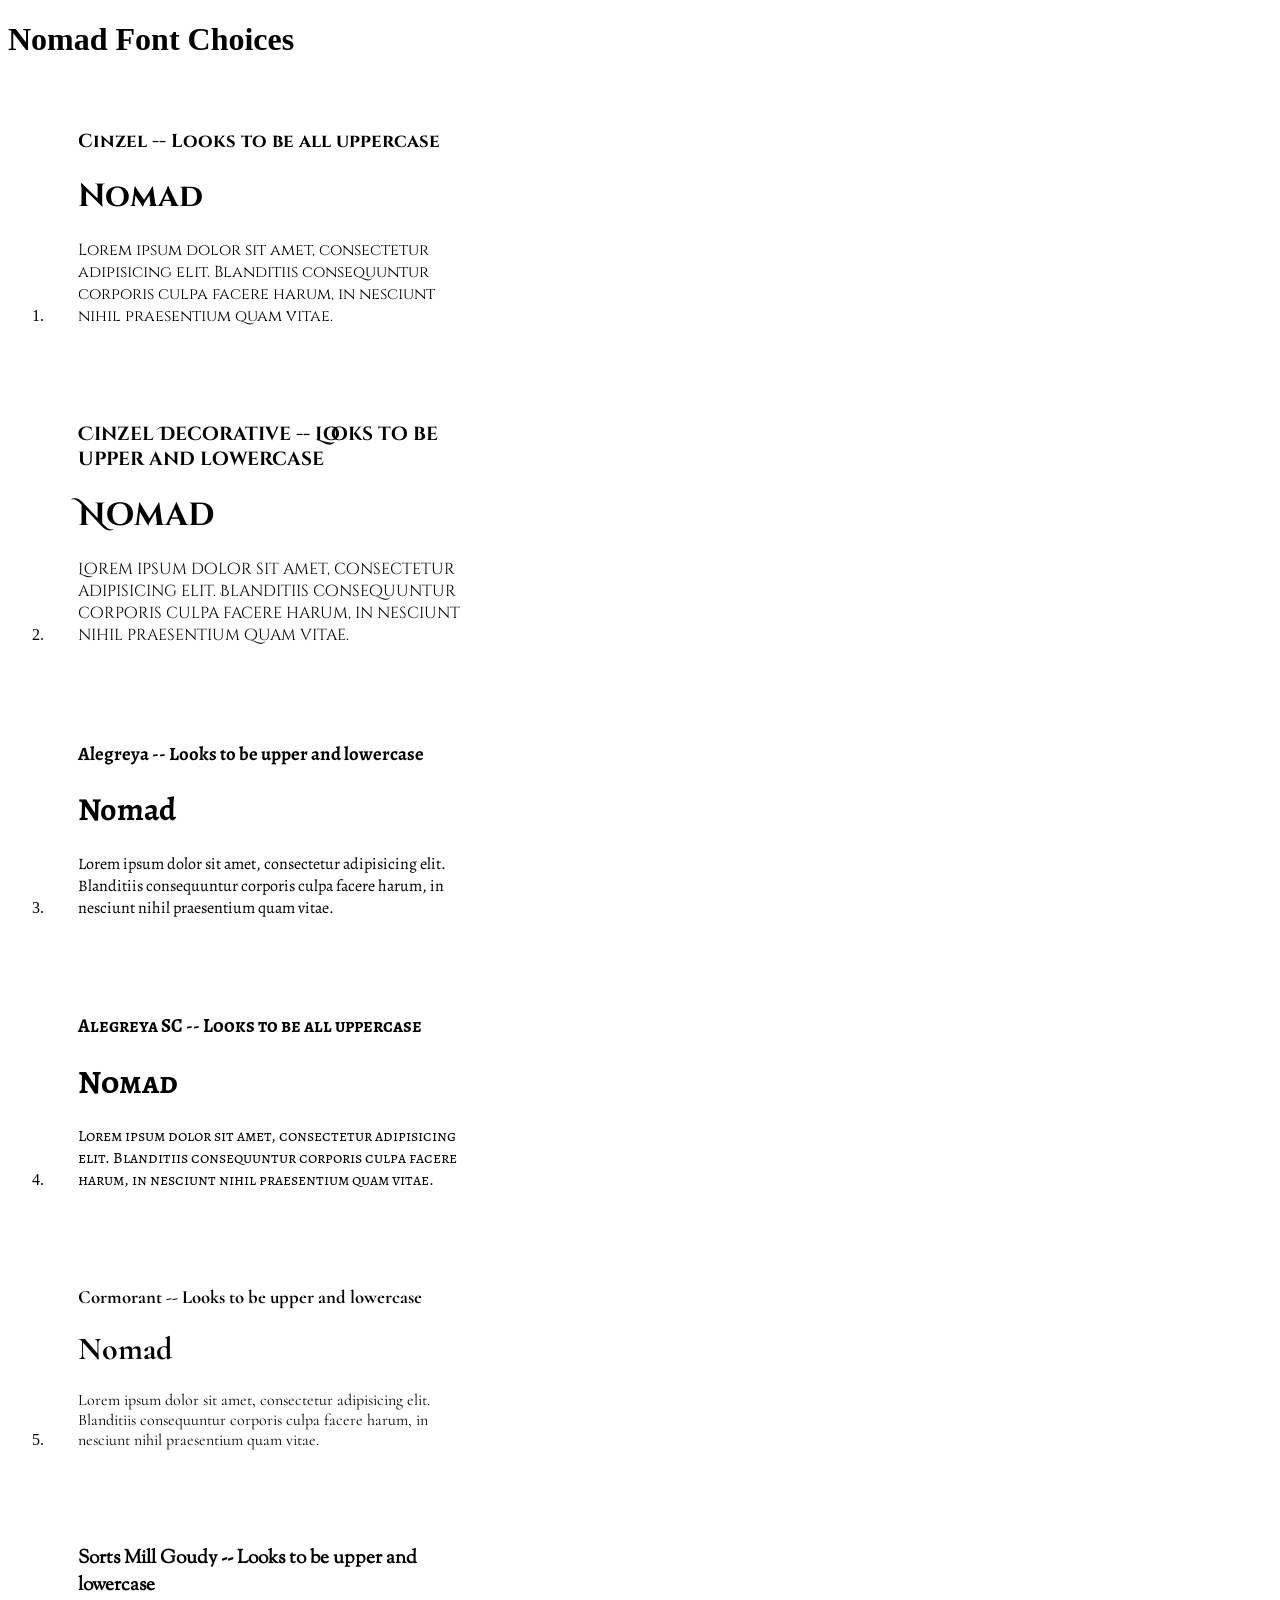
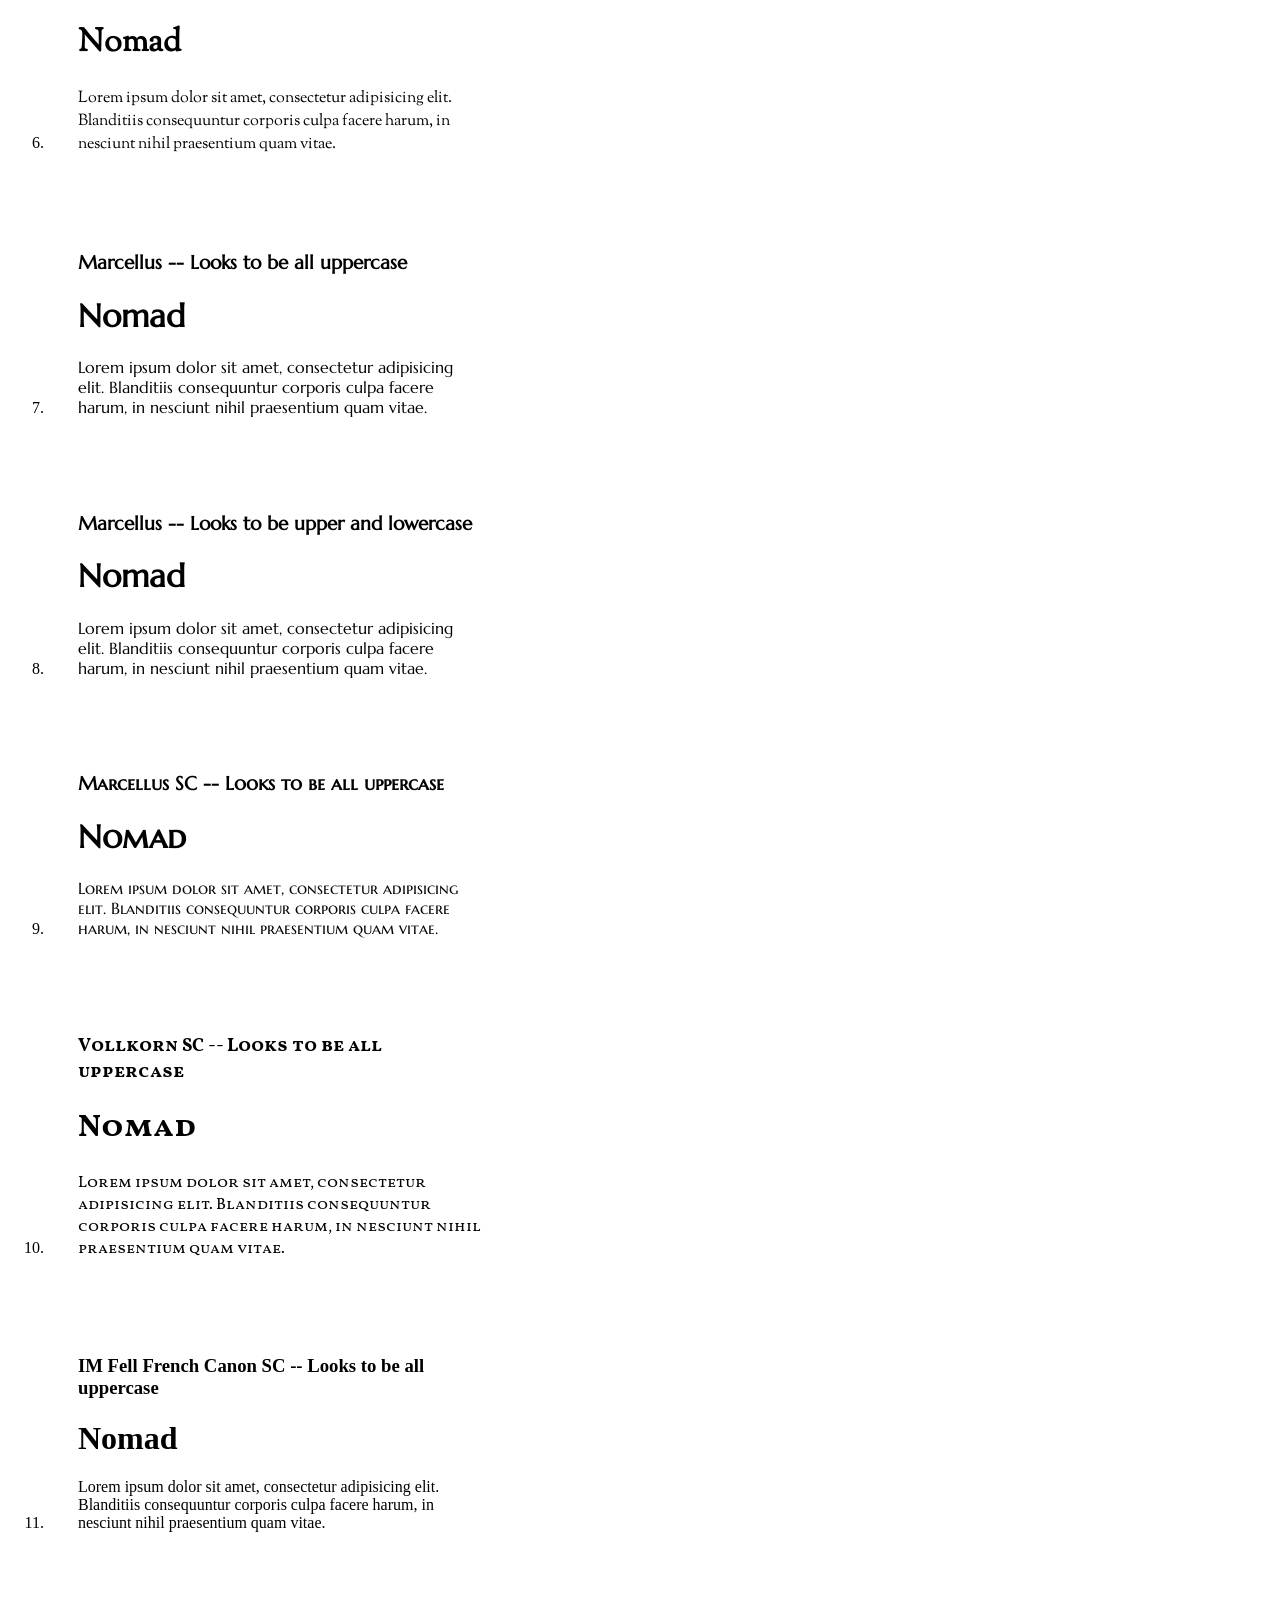
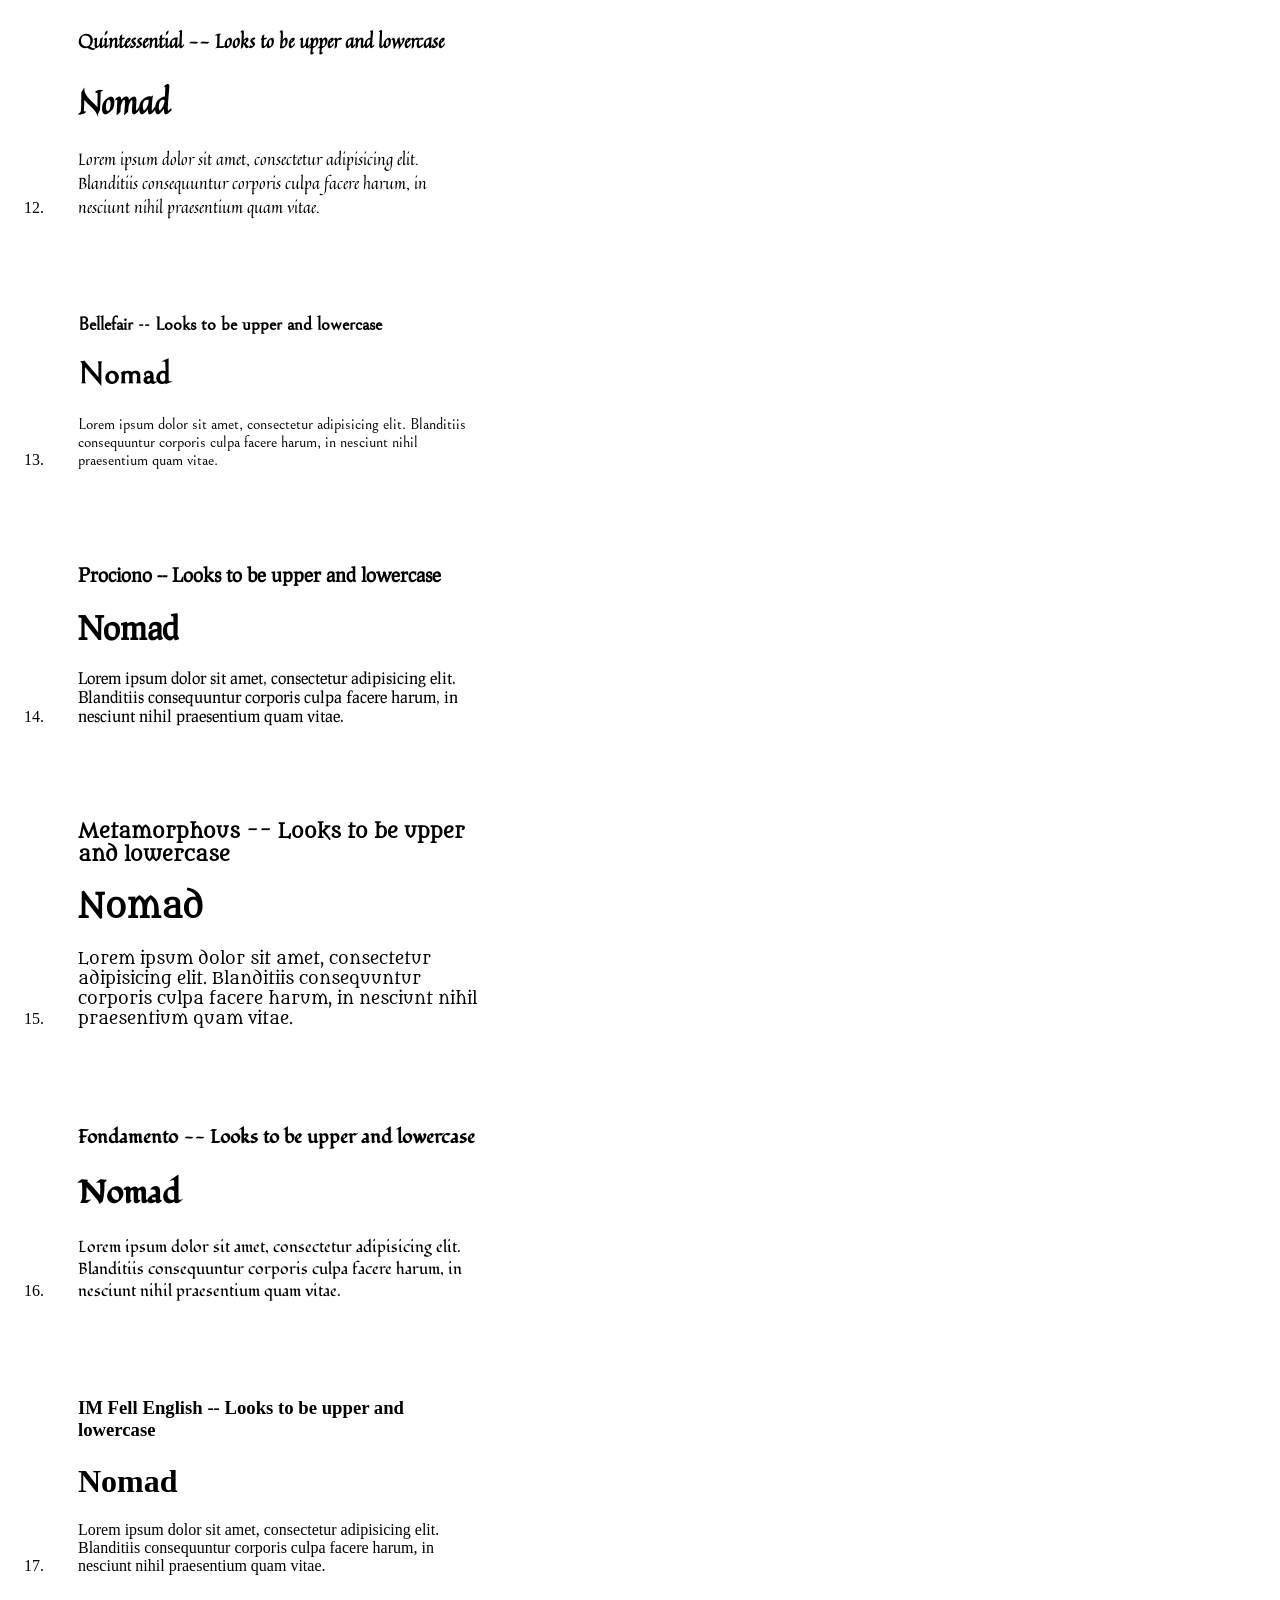
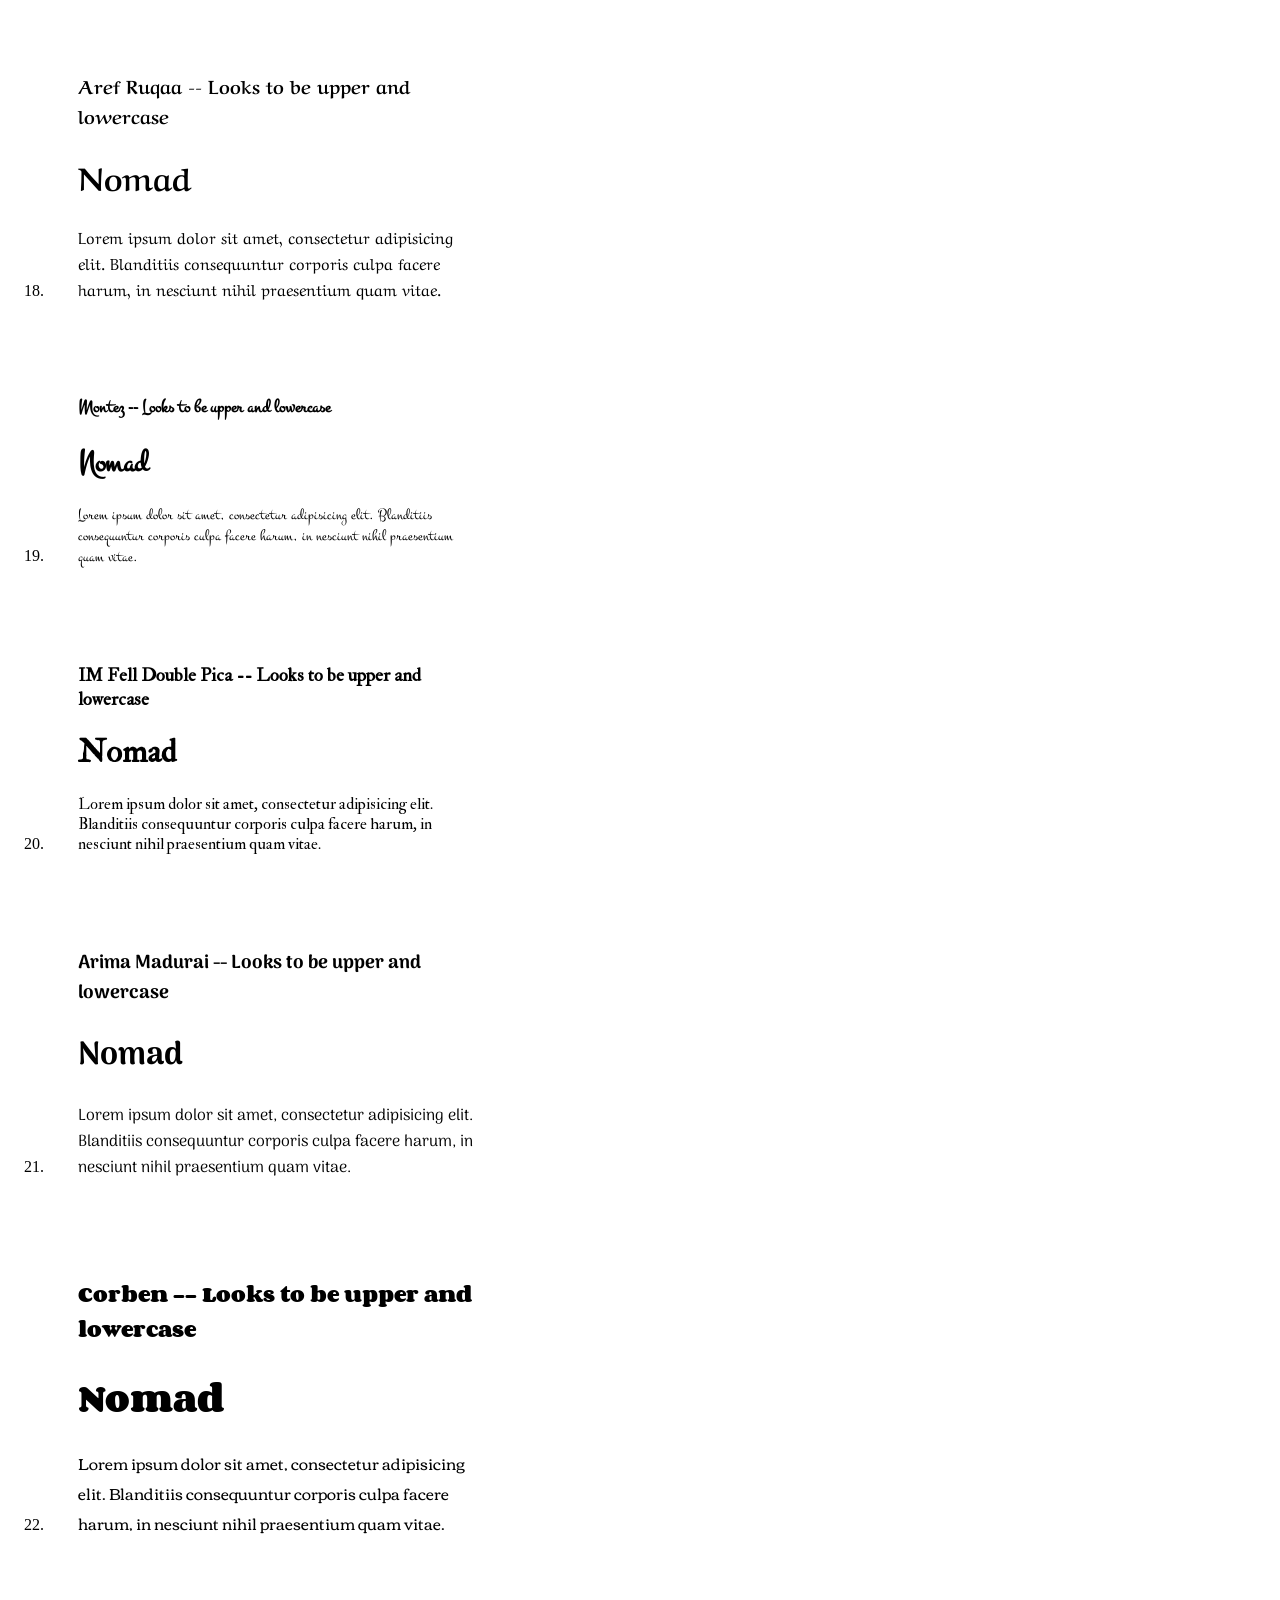
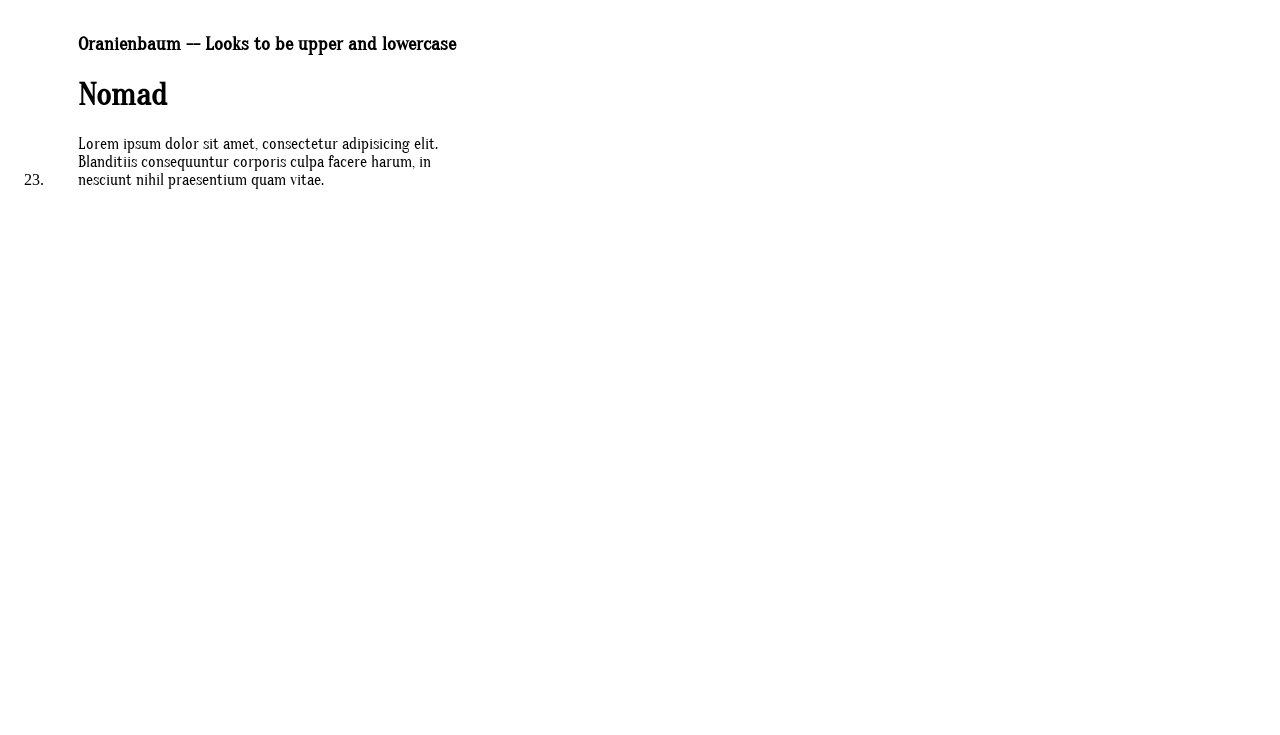
==== docs/index.html @ a693f5c1 "Rename html file" ====
<!DOCTYPE html>
<html lang="en">
<head>
	<meta charset="UTF-8">
	<meta name="viewport"
	      content="width=device-width, initial-scale=1, shrink-to-fit=no">
	<meta http-equiv="x-ua-compatible"
	      content="ie=edge">
	
	<link href="https://fonts.googleapis.com/css?family=Alegreya|Alegreya+SC|Aref+Ruqaa|Arima+Madurai|Bellefair|Cinzel|Cinzel+Decorative|Corben|Cormorant|Fondamento|IM+Fell+Double+Pica|IM+Fell+English|IM+Fell+French+Canon+SC|Marcellus|Marcellus+SC|Metamorphous|Montez|Oranienbaum|Prociono|Quintessential|Sorts+Mill+Goudy|Vollkorn+SC" rel="stylesheet">
	
	<link rel="stylesheet"
	      href="css/style.css">
	
	<title>Font Choices</title>
</head>
<body>
	<h1 class="title">Nomad Font Choices</h1>
	
	<div class="types-of-fonts">
		<ol class="font-list">
			
			<li class="single-fonts">
				<div class="cinzel">
					<h3 class="font-title">Cinzel --
						<span> Looks to be all uppercase</span>
					</h3>
					<h1 class="head">Nomad</h1>
					<p class="lorem-para">
						Lorem ipsum dolor sit amet, consectetur adipisicing elit. Blanditiis consequuntur corporis culpa facere harum, in nesciunt nihil praesentium quam vitae.
					</p>
				</div>
			</li>
			<li class="single-fonts">
				<div class="cinzel-decorative">
					<h3 class="font-title">Cinzel Decorative --
						<span> Looks to be upper and lowercase</span>
					</h3>
					<h1 class="head">Nomad</h1>
					<p class="lorem-para">
						Lorem ipsum dolor sit amet, consectetur adipisicing elit. Blanditiis consequuntur corporis culpa facere harum, in nesciunt nihil praesentium quam vitae.
					</p>
				</div>
			</li>
			<li class="single-fonts">
				<div class="alegreya">
					<h3 class="font-title">Alegreya --
						<span> Looks to be upper and lowercase</span>
					</h3>
					<h1 class="head">Nomad</h1>
					<p class="lorem-para">
						Lorem ipsum dolor sit amet, consectetur adipisicing elit. Blanditiis consequuntur corporis culpa facere harum, in nesciunt nihil praesentium quam vitae.
					</p>
				</div>
			</li>
			<li class="single-fonts">
				<div class="alegreya-sc">
					<h3 class="font-title">Alegreya SC --
						<span> Looks to be all uppercase</span>
					</h3>
					<h1 class="head">Nomad</h1>
					<p class="lorem-para">
						Lorem ipsum dolor sit amet, consectetur adipisicing elit. Blanditiis consequuntur corporis culpa facere harum, in nesciunt nihil praesentium quam vitae.
					</p>
				</div>
			</li>
			<li class="single-fonts">
				<div class="cormorant">
					<h3 class="font-title">Cormorant --
						<span> Looks to be upper and lowercase</span>
					</h3>
					<h1 class="head">Nomad</h1>
					<p class="lorem-para">
						Lorem ipsum dolor sit amet, consectetur adipisicing elit. Blanditiis consequuntur corporis culpa facere harum, in nesciunt nihil praesentium quam vitae.
					</p>
				</div>
			</li>
			<li class="single-fonts">
				<div class="sorts-mill-goudy">
					<h3 class="font-title">Sorts Mill Goudy --
						<span> Looks to be upper and lowercase</span>
					</h3>
					<h1 class="head">Nomad</h1>
					<p class="lorem-para">
						Lorem ipsum dolor sit amet, consectetur adipisicing elit. Blanditiis consequuntur corporis culpa facere harum, in nesciunt nihil praesentium quam vitae.
					</p>
				</div>
			</li>
			<li class="single-fonts">
				<div class="marcellus">
					<h3 class="font-title">Marcellus --
						<span> Looks to be all uppercase</span>
					</h3>
					<h1 class="head">Nomad</h1>
					<p class="lorem-para">
						Lorem ipsum dolor sit amet, consectetur adipisicing elit. Blanditiis consequuntur corporis culpa facere harum, in nesciunt nihil praesentium quam vitae.
					</p>
				</div>
			</li>
			<li class="single-fonts">
				<div class="marcellus">
					<h3 class="font-title">Marcellus --
						<span> Looks to be upper and lowercase</span>
					</h3>
					<h1 class="head">Nomad</h1>
					<p class="lorem-para">
						Lorem ipsum dolor sit amet, consectetur adipisicing elit. Blanditiis consequuntur corporis culpa facere harum, in nesciunt nihil praesentium quam vitae.
					</p>
				</div>
			</li>
			<li class="single-fonts">
				<div class="marcellus-sc">
					<h3 class="font-title">Marcellus SC --
						<span> Looks to be all uppercase</span>
					</h3>
					<h1 class="head">Nomad</h1>
					<p class="lorem-para">
						Lorem ipsum dolor sit amet, consectetur adipisicing elit. Blanditiis consequuntur corporis culpa facere harum, in nesciunt nihil praesentium quam vitae.
					</p>
				</div>
			</li>
			<li class="single-fonts">
				<div class="vollkorn-sc">
					<h3 class="font-title">Vollkorn SC --
						<span> Looks to be all uppercase</span>
					</h3>
					<h1 class="head">Nomad</h1>
					<p class="lorem-para">
						Lorem ipsum dolor sit amet, consectetur adipisicing elit. Blanditiis consequuntur corporis culpa facere harum, in nesciunt nihil praesentium quam vitae.
					</p>
				</div>
			</li>
			
			<li class="single-fonts">
				<div class="im-fell-french-canon-sc">
					<h3 class="font-title">IM Fell French Canon SC --
						<span> Looks to be all uppercase</span>
					</h3>
					<h1 class="head">Nomad</h1>
					<p class="lorem-para">
						Lorem ipsum dolor sit amet, consectetur adipisicing elit. Blanditiis consequuntur corporis culpa facere harum, in nesciunt nihil praesentium quam vitae.
					</p>
				</div>
			</li>
			<li class="single-fonts">
				<div class="quintessential">
					<h3 class="font-title">Quintessential --
						<span> Looks to be upper and lowercase</span>
					</h3>
					<h1 class="head">Nomad</h1>
					<p class="lorem-para">
						Lorem ipsum dolor sit amet, consectetur adipisicing elit. Blanditiis consequuntur corporis culpa facere harum, in nesciunt nihil praesentium quam vitae.
					</p>
				</div>
			</li>
			<li class="single-fonts">
				<div class="bellefair">
					<h3 class="font-title">Bellefair --
						<span> Looks to be upper and lowercase</span>
					</h3>
					<h1 class="head">Nomad</h1>
					<p class="lorem-para">
						Lorem ipsum dolor sit amet, consectetur adipisicing elit. Blanditiis consequuntur corporis culpa facere harum, in nesciunt nihil praesentium quam vitae.
					</p>
				</div>
			</li>
			<li class="single-fonts">
				<div class="prociono">
					<h3 class="font-title">Prociono --
						<span> Looks to be upper and lowercase</span>
					</h3>
					<h1 class="head">Nomad</h1>
					<p class="lorem-para">
						Lorem ipsum dolor sit amet, consectetur adipisicing elit. Blanditiis consequuntur corporis culpa facere harum, in nesciunt nihil praesentium quam vitae.
					</p>
				</div>
			</li>
			<li class="single-fonts">
				<div class="metamorphous">
					<h3 class="font-title">Metamorphous --
						<span> Looks to be upper and lowercase</span>
					</h3>
					<h1 class="head">Nomad</h1>
					<p class="lorem-para">
						Lorem ipsum dolor sit amet, consectetur adipisicing elit. Blanditiis consequuntur corporis culpa facere harum, in nesciunt nihil praesentium quam vitae.
					</p>
				</div>
			</li>
			<li class="single-fonts">
				<div class="fondamento">
					<h3 class="font-title">Fondamento --
						<span> Looks to be upper and lowercase</span>
					</h3>
					<h1 class="head">Nomad</h1>
					<p class="lorem-para">
						Lorem ipsum dolor sit amet, consectetur adipisicing elit. Blanditiis consequuntur corporis culpa facere harum, in nesciunt nihil praesentium quam vitae.
					</p>
				</div>
			</li>
			<li class="single-fonts">
				<div class="im-fell-english">
					<h3 class="font-title">IM Fell English --
						<span> Looks to be upper and lowercase</span>
					</h3>
					<h1 class="head">Nomad</h1>
					<p class="lorem-para">
						Lorem ipsum dolor sit amet, consectetur adipisicing elit. Blanditiis consequuntur corporis culpa facere harum, in nesciunt nihil praesentium quam vitae.
					</p>
				</div>
			</li>
			<li class="single-fonts">
				<div class="aref-ruqaa">
					<h3 class="font-title">Aref Ruqaa --
						<span> Looks to be upper and lowercase</span>
					</h3>
					<h1 class="head">Nomad</h1>
					<p class="lorem-para">
						Lorem ipsum dolor sit amet, consectetur adipisicing elit. Blanditiis consequuntur corporis culpa facere harum, in nesciunt nihil praesentium quam vitae.
					</p>
				</div>
			</li>
			<li class="single-fonts">
				<div class="montez">
					<h3 class="font-title">Montez --
						<span> Looks to be upper and lowercase</span>
					</h3>
					<h1 class="head">Nomad</h1>
					<p class="lorem-para">
						Lorem ipsum dolor sit amet, consectetur adipisicing elit. Blanditiis consequuntur corporis culpa facere harum, in nesciunt nihil praesentium quam vitae.
					</p>
				</div>
			</li>
			<li class="single-fonts">
				<div class="im-fell-double-pica">
					<h3 class="font-title">IM Fell Double Pica --
						<span> Looks to be upper and lowercase</span>
					</h3>
					<h1 class="head">Nomad</h1>
					<p class="lorem-para">
						Lorem ipsum dolor sit amet, consectetur adipisicing elit. Blanditiis consequuntur corporis culpa facere harum, in nesciunt nihil praesentium quam vitae.
					</p>
				</div>
			</li>
			<li class="single-fonts">
				<div class="arima-madurai">
					<h3 class="font-title">Arima Madurai --
						<span> Looks to be upper and lowercase</span>
					</h3>
					<h1 class="head">Nomad</h1>
					<p class="lorem-para">
						Lorem ipsum dolor sit amet, consectetur adipisicing elit. Blanditiis consequuntur corporis culpa facere harum, in nesciunt nihil praesentium quam vitae.
					</p>
				</div>
			</li>
			<li class="single-fonts">
				<div class="corben">
					<h3 class="font-title">Corben --
						<span> Looks to be upper and lowercase</span>
					</h3>
					<h1 class="head">Nomad</h1>
					<p class="lorem-para">
						Lorem ipsum dolor sit amet, consectetur adipisicing elit. Blanditiis consequuntur corporis culpa facere harum, in nesciunt nihil praesentium quam vitae.
					</p>
				</div>
			</li>
			<li class="single-fonts">
				<div class="oranienbaum">
					<h3 class="font-title">Oranienbaum --
						<span> Looks to be upper and lowercase</span>
					</h3>
					<h1 class="head">Nomad</h1>
					<p class="lorem-para">
						Lorem ipsum dolor sit amet, consectetur adipisicing elit. Blanditiis consequuntur corporis culpa facere harum, in nesciunt nihil praesentium quam vitae.
					</p>
				</div>
			</li>
		</ol>
		
	</div>
	
	<div class="clear"></div>
	
 
 
</body>
</html>
---- docs/css/style.css ----
/*

font-family: 'Cormorant', serif;
font-family: 'Oranienbaum', serif;
font-family: 'Cinzel Decorative', cursive;
font-family: 'Corben', cursive;
font-family: 'Arima Madurai', cursive;
font-family: 'IM Fell Double Pica', serif;
font-family: 'Montez', cursive;
font-family: 'Aref Ruqaa', serif;
font-family: 'IM Fell English', serif;
font-family: 'Fondamento', cursive;
font-family: 'Metamorphous', cursive;
font-family: 'Prociono', serif;
font-family: 'Bellefair', serif;
font-family: 'Quintessential', cursive;
font-family: 'IM Fell French Canon SC', serif;
font-family: 'Vollkorn SC', serif;
font-family: 'Marcellus SC', serif;
font-family: 'Alegreya SC', serif;
font-family: 'Marcellus', serif;
font-family: 'Sorts Mill Goudy', serif;
font-family: 'Alegreya', serif;
font-family: 'Cinzel', serif;

*/

.cinzel {
    font-family: 'Cinzel', serif;
}

.cinzel-decorative {
    font-family: 'Cinzel Decorative', cursive;
}

.alegreya {
    font-family: 'Alegreya', serif;
}

.cormorant {
    font-family: 'Cormorant', serif;
}

.sorts-mill-goudy {
    font-family: 'Sorts Mill Goudy', serif;
}

.marcellus-sc {
    font-family: 'Marcellus SC', serif;
}

.marcellus {
    font-family: 'Marcellus', serif;
}

.alegreya-sc {
    font-family: 'Alegreya SC', serif;
}

.vollkorn-sc {
    font-family: 'Vollkorn SC', serif;
}

.im-fell-french-canon-sc {
    font-family: 'IM Fell French Canon SC', serif;
}

.quintessential {
    font-family: 'Quintessential', cursive;
}

.bellefair {
    font-family: 'Bellefair', serif;
}

.prociono {
    font-family: 'Prociono', serif;
}

.metamorphous {
    font-family: 'Metamorphous', cursive;
}

.fondamento {
    font-family: 'Fondamento', cursive;
}

.im-fell-english {
    font-family: 'IM Fell English', serif;
}

.aref-ruqaa {
    font-family: 'Aref Ruqaa', serif;
}

.montez {
    font-family: 'Montez', cursive;
}

.im-fell-double-pica {
    font-family: 'IM Fell Double Pica', serif;
}

.arima-madurai {
    font-family: 'Arima Madurai', cursive;
}

.corben {
    font-family: 'Corben', cursive;
}

.oranienbaum {
    font-family: 'Oranienbaum', serif;
}

.clear {
    margin-bottom: 500px;
}

.font-list {
    position: relative;


}

.single-fonts div{
    width: 33%;
    padding: 30px;
    display: inline-block;
    
    
    
}
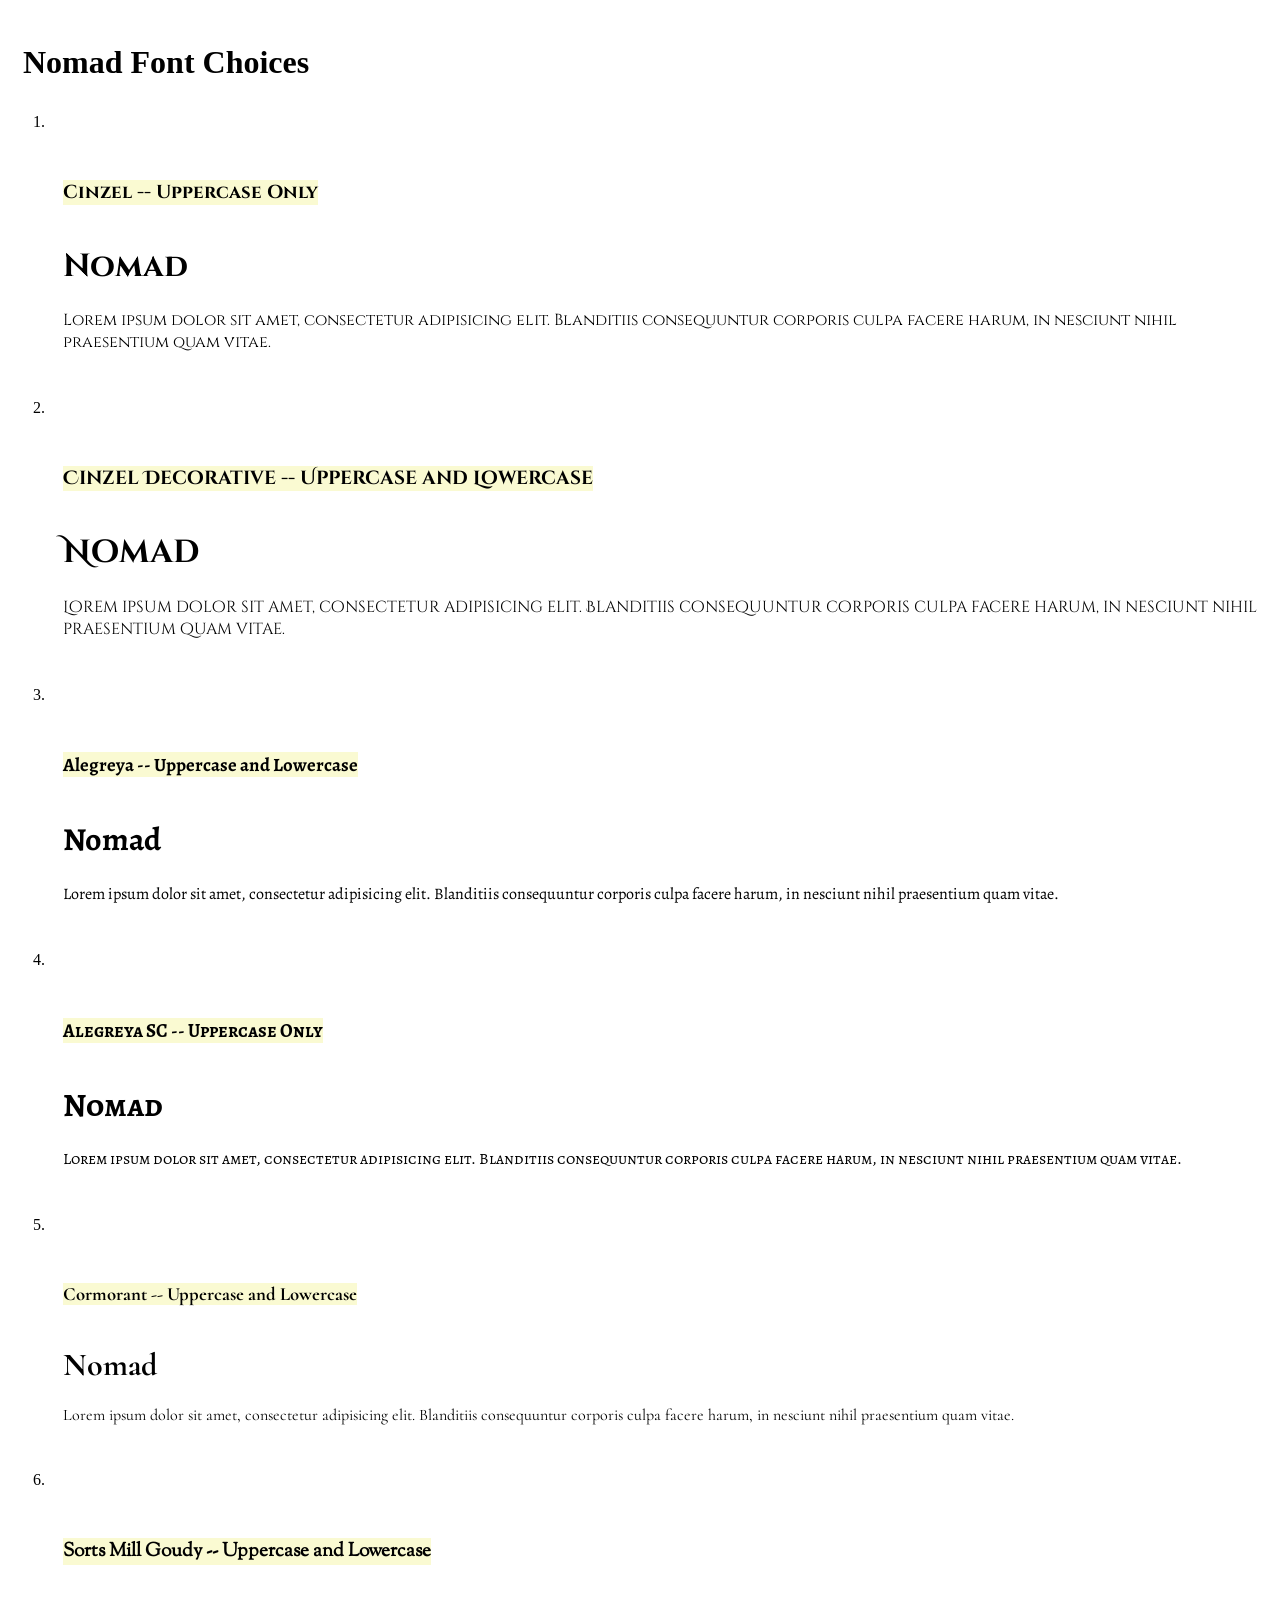
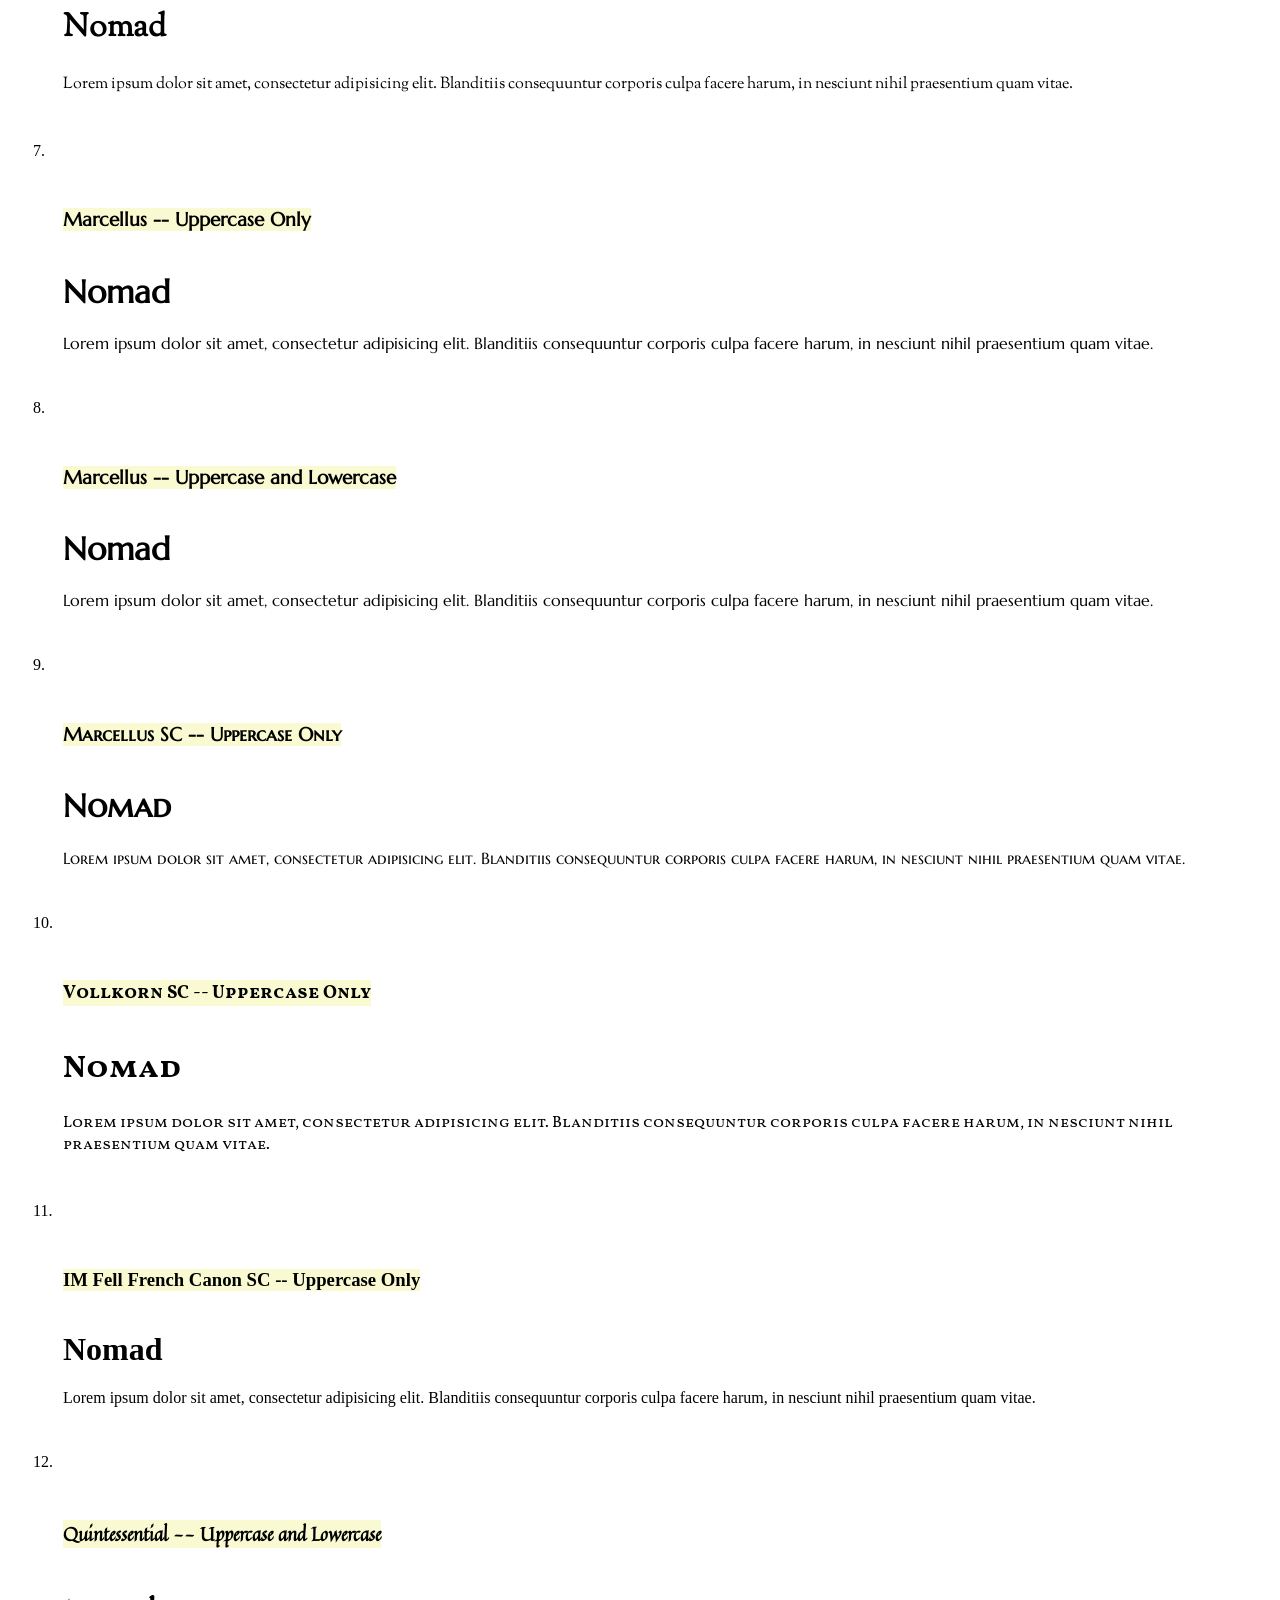
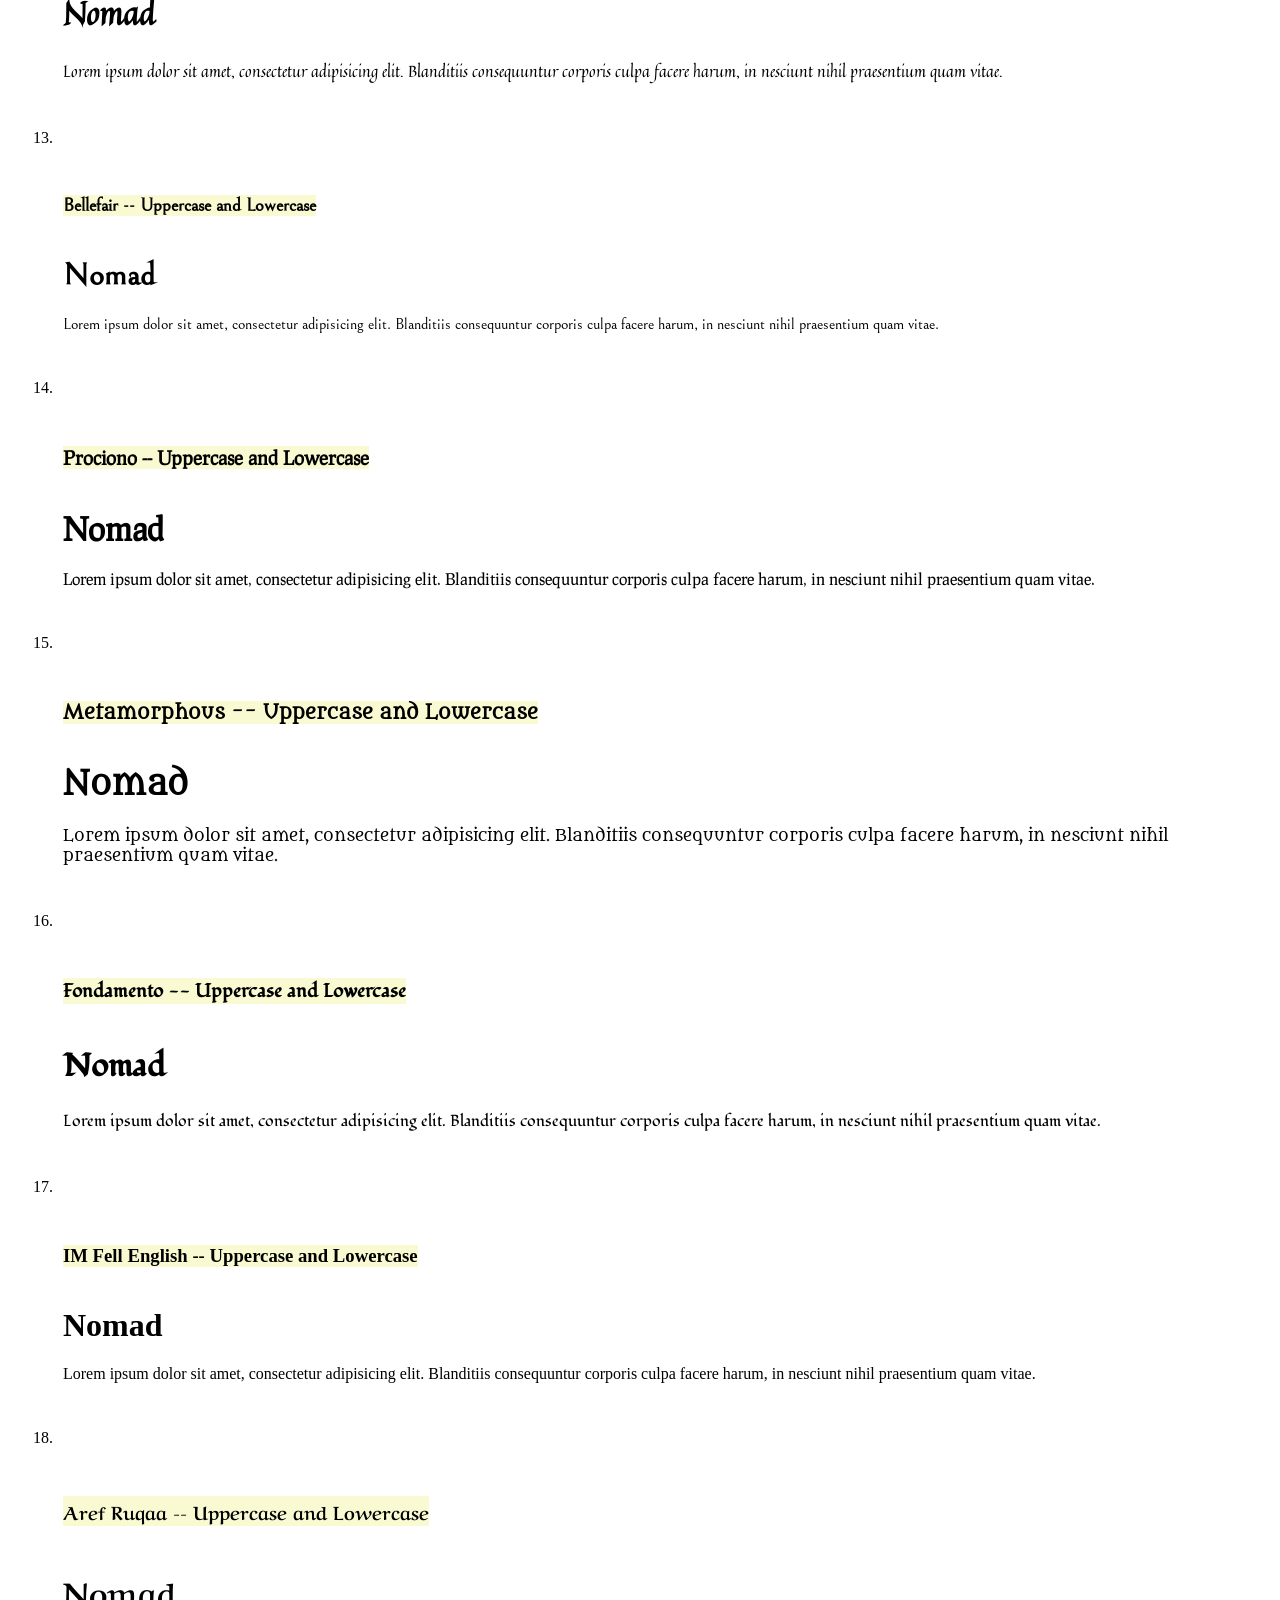
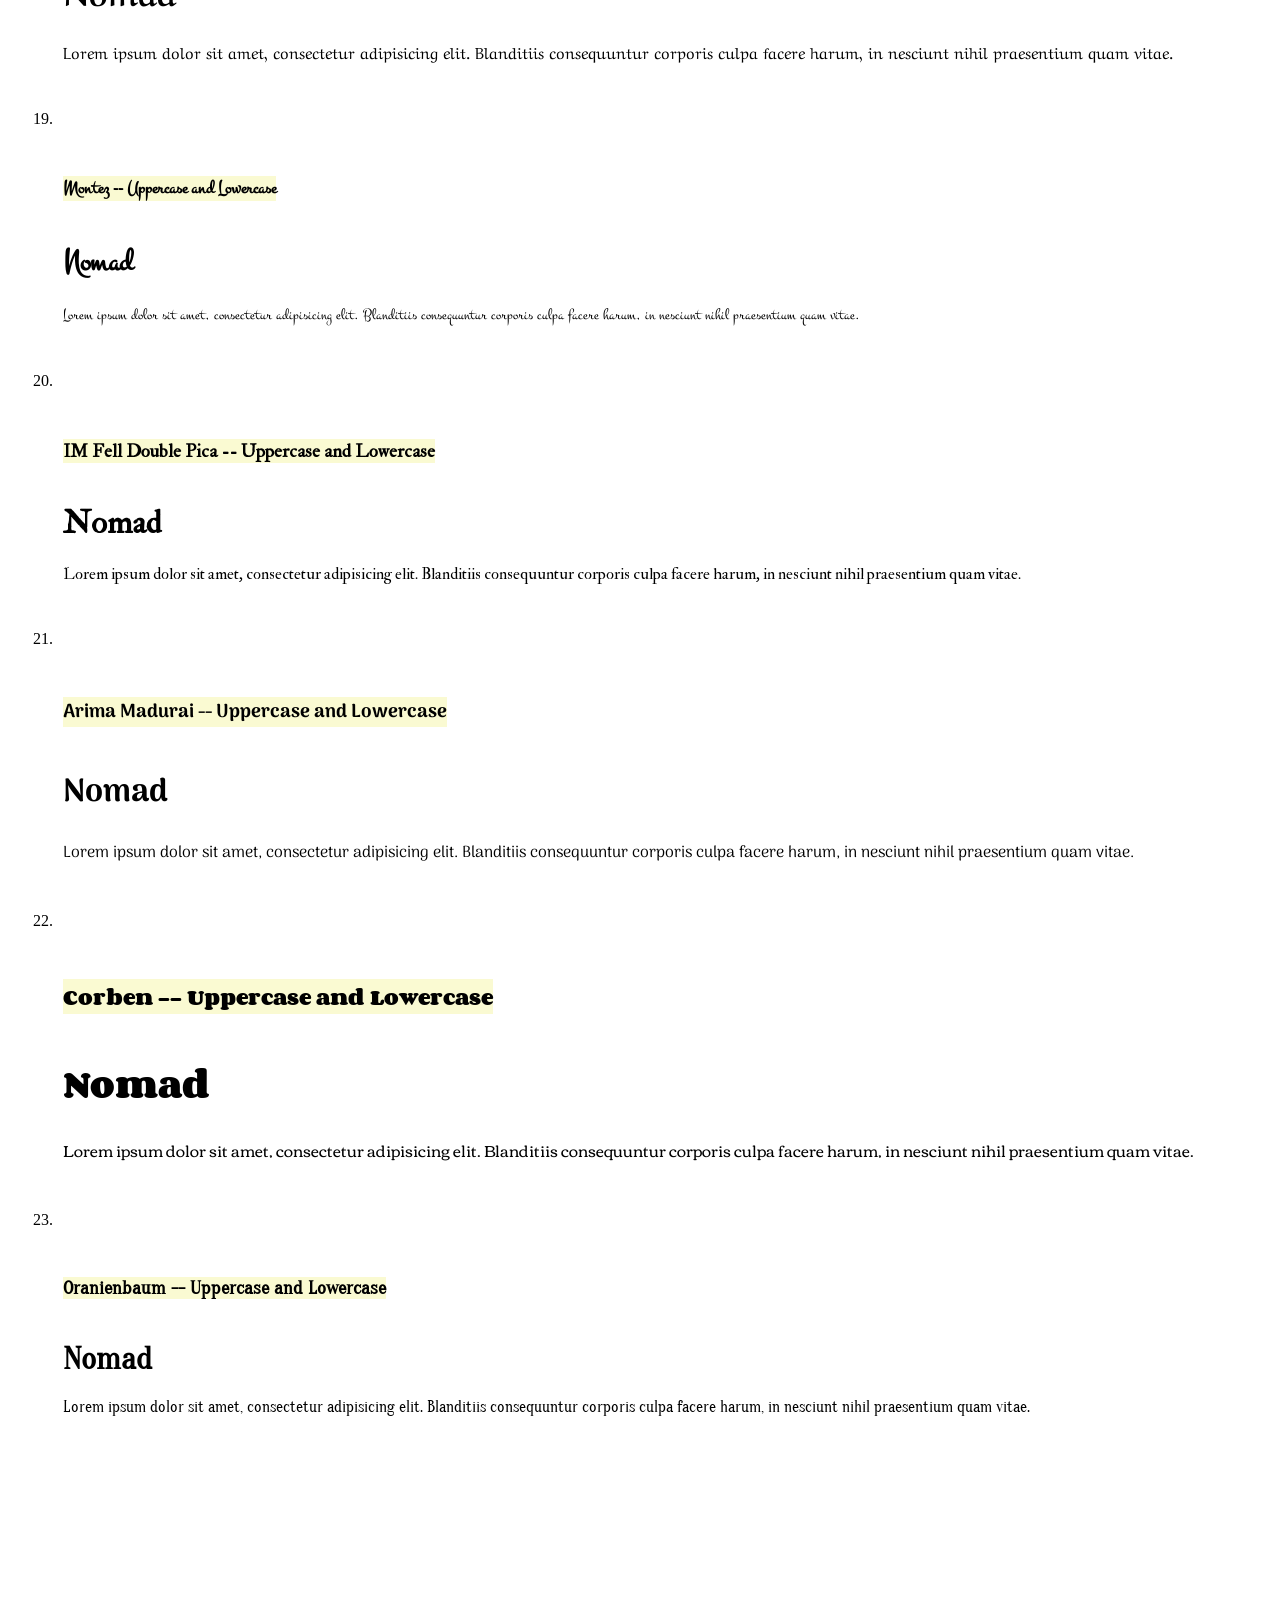
==== commit bb63792e: "Change h3 tag content" ====
--- a/docs/index.html
+++ b/docs/index.html
@@ -23,7 +23,7 @@
 			<li class="single-fonts">
 				<div class="cinzel">
 					<h3 class="font-title">Cinzel --
-						<span> Looks to be all uppercase</span>
+						<span> Uppercase Only</span>
 					</h3>
 					<h1 class="head">Nomad</h1>
 					<p class="lorem-para">
@@ -34,7 +34,7 @@
 			<li class="single-fonts">
 				<div class="cinzel-decorative">
 					<h3 class="font-title">Cinzel Decorative --
-						<span> Looks to be upper and lowercase</span>
+						<span> Uppercase and Lowercase</span>
 					</h3>
 					<h1 class="head">Nomad</h1>
 					<p class="lorem-para">
@@ -45,7 +45,7 @@
 			<li class="single-fonts">
 				<div class="alegreya">
 					<h3 class="font-title">Alegreya --
-						<span> Looks to be upper and lowercase</span>
+						<span> Uppercase and Lowercase</span>
 					</h3>
 					<h1 class="head">Nomad</h1>
 					<p class="lorem-para">
@@ -56,7 +56,7 @@
 			<li class="single-fonts">
 				<div class="alegreya-sc">
 					<h3 class="font-title">Alegreya SC --
-						<span> Looks to be all uppercase</span>
+						<span>Uppercase Only</span>
 					</h3>
 					<h1 class="head">Nomad</h1>
 					<p class="lorem-para">
@@ -67,7 +67,7 @@
 			<li class="single-fonts">
 				<div class="cormorant">
 					<h3 class="font-title">Cormorant --
-						<span> Looks to be upper and lowercase</span>
+						<span>Uppercase and Lowercase</span>
 					</h3>
 					<h1 class="head">Nomad</h1>
 					<p class="lorem-para">
@@ -78,7 +78,7 @@
 			<li class="single-fonts">
 				<div class="sorts-mill-goudy">
 					<h3 class="font-title">Sorts Mill Goudy --
-						<span> Looks to be upper and lowercase</span>
+						<span>Uppercase and Lowercase</span>
 					</h3>
 					<h1 class="head">Nomad</h1>
 					<p class="lorem-para">
@@ -89,7 +89,7 @@
 			<li class="single-fonts">
 				<div class="marcellus">
 					<h3 class="font-title">Marcellus --
-						<span> Looks to be all uppercase</span>
+						<span>Uppercase Only</span>
 					</h3>
 					<h1 class="head">Nomad</h1>
 					<p class="lorem-para">
@@ -100,7 +100,7 @@
 			<li class="single-fonts">
 				<div class="marcellus">
 					<h3 class="font-title">Marcellus --
-						<span> Looks to be upper and lowercase</span>
+						<span>Uppercase and Lowercase</span>
 					</h3>
 					<h1 class="head">Nomad</h1>
 					<p class="lorem-para">
@@ -111,7 +111,7 @@
 			<li class="single-fonts">
 				<div class="marcellus-sc">
 					<h3 class="font-title">Marcellus SC --
-						<span> Looks to be all uppercase</span>
+						<span>Uppercase Only</span>
 					</h3>
 					<h1 class="head">Nomad</h1>
 					<p class="lorem-para">
@@ -122,7 +122,7 @@
 			<li class="single-fonts">
 				<div class="vollkorn-sc">
 					<h3 class="font-title">Vollkorn SC --
-						<span> Looks to be all uppercase</span>
+						<span>Uppercase Only</span>
 					</h3>
 					<h1 class="head">Nomad</h1>
 					<p class="lorem-para">
@@ -134,7 +134,7 @@
 			<li class="single-fonts">
 				<div class="im-fell-french-canon-sc">
 					<h3 class="font-title">IM Fell French Canon SC --
-						<span> Looks to be all uppercase</span>
+						<span>Uppercase Only</span>
 					</h3>
 					<h1 class="head">Nomad</h1>
 					<p class="lorem-para">
@@ -145,7 +145,7 @@
 			<li class="single-fonts">
 				<div class="quintessential">
 					<h3 class="font-title">Quintessential --
-						<span> Looks to be upper and lowercase</span>
+						<span>Uppercase and Lowercase</span>
 					</h3>
 					<h1 class="head">Nomad</h1>
 					<p class="lorem-para">
@@ -156,7 +156,7 @@
 			<li class="single-fonts">
 				<div class="bellefair">
 					<h3 class="font-title">Bellefair --
-						<span> Looks to be upper and lowercase</span>
+						<span>Uppercase and Lowercase</span>
 					</h3>
 					<h1 class="head">Nomad</h1>
 					<p class="lorem-para">
@@ -167,7 +167,7 @@
 			<li class="single-fonts">
 				<div class="prociono">
 					<h3 class="font-title">Prociono --
-						<span> Looks to be upper and lowercase</span>
+						<span>Uppercase and Lowercase</span>
 					</h3>
 					<h1 class="head">Nomad</h1>
 					<p class="lorem-para">
@@ -178,7 +178,7 @@
 			<li class="single-fonts">
 				<div class="metamorphous">
 					<h3 class="font-title">Metamorphous --
-						<span> Looks to be upper and lowercase</span>
+						<span>Uppercase and Lowercase</span>
 					</h3>
 					<h1 class="head">Nomad</h1>
 					<p class="lorem-para">
@@ -189,7 +189,7 @@
 			<li class="single-fonts">
 				<div class="fondamento">
 					<h3 class="font-title">Fondamento --
-						<span> Looks to be upper and lowercase</span>
+						<span>Uppercase and Lowercase</span>
 					</h3>
 					<h1 class="head">Nomad</h1>
 					<p class="lorem-para">
@@ -200,7 +200,7 @@
 			<li class="single-fonts">
 				<div class="im-fell-english">
 					<h3 class="font-title">IM Fell English --
-						<span> Looks to be upper and lowercase</span>
+						<span>Uppercase and Lowercase</span>
 					</h3>
 					<h1 class="head">Nomad</h1>
 					<p class="lorem-para">
@@ -211,7 +211,7 @@
 			<li class="single-fonts">
 				<div class="aref-ruqaa">
 					<h3 class="font-title">Aref Ruqaa --
-						<span> Looks to be upper and lowercase</span>
+						<span>Uppercase and Lowercase</span>
 					</h3>
 					<h1 class="head">Nomad</h1>
 					<p class="lorem-para">
@@ -222,7 +222,7 @@
 			<li class="single-fonts">
 				<div class="montez">
 					<h3 class="font-title">Montez --
-						<span> Looks to be upper and lowercase</span>
+						<span>Uppercase and Lowercase</span>
 					</h3>
 					<h1 class="head">Nomad</h1>
 					<p class="lorem-para">
@@ -233,7 +233,7 @@
 			<li class="single-fonts">
 				<div class="im-fell-double-pica">
 					<h3 class="font-title">IM Fell Double Pica --
-						<span> Looks to be upper and lowercase</span>
+						<span>Uppercase and Lowercase</span>
 					</h3>
 					<h1 class="head">Nomad</h1>
 					<p class="lorem-para">
@@ -244,7 +244,7 @@
 			<li class="single-fonts">
 				<div class="arima-madurai">
 					<h3 class="font-title">Arima Madurai --
-						<span> Looks to be upper and lowercase</span>
+						<span>Uppercase and Lowercase</span>
 					</h3>
 					<h1 class="head">Nomad</h1>
 					<p class="lorem-para">
@@ -255,7 +255,7 @@
 			<li class="single-fonts">
 				<div class="corben">
 					<h3 class="font-title">Corben --
-						<span> Looks to be upper and lowercase</span>
+						<span>Uppercase and Lowercase</span>
 					</h3>
 					<h1 class="head">Nomad</h1>
 					<p class="lorem-para">
@@ -266,7 +266,7 @@
 			<li class="single-fonts">
 				<div class="oranienbaum">
 					<h3 class="font-title">Oranienbaum --
-						<span> Looks to be upper and lowercase</span>
+						<span>Uppercase and Lowercase</span>
 					</h3>
 					<h1 class="head">Nomad</h1>
 					<p class="lorem-para">
--- a/docs/css/style.css
+++ b/docs/css/style.css
@@ -24,6 +24,10 @@
 font-family: 'Cinzel', serif;
 
 */
+
+body {
+    padding: 5px;
+}
 
 .cinzel {
     font-family: 'Cinzel', serif;
@@ -117,6 +121,10 @@
     margin-bottom: 500px;
 }
 
+body {
+    padding: 15px;
+}
+
 .font-list {
     position: relative;
 
@@ -124,12 +132,25 @@
 }
 
 .single-fonts div{
-    width: 33%;
     padding: 30px;
     display: inline-block;
+    width: 100%;
     
+}
+
+ol {
+    padding: 10px;
+    list-style-position: inside;
     
-    
+}
+
+ol li {
+    width: 100%;
+}
+
+h3 {
+    background-color: lightgoldenrodyellow;
+    display: inline-block;
 }
 
 
@@ -148,3 +169,4 @@
 
 
 
+
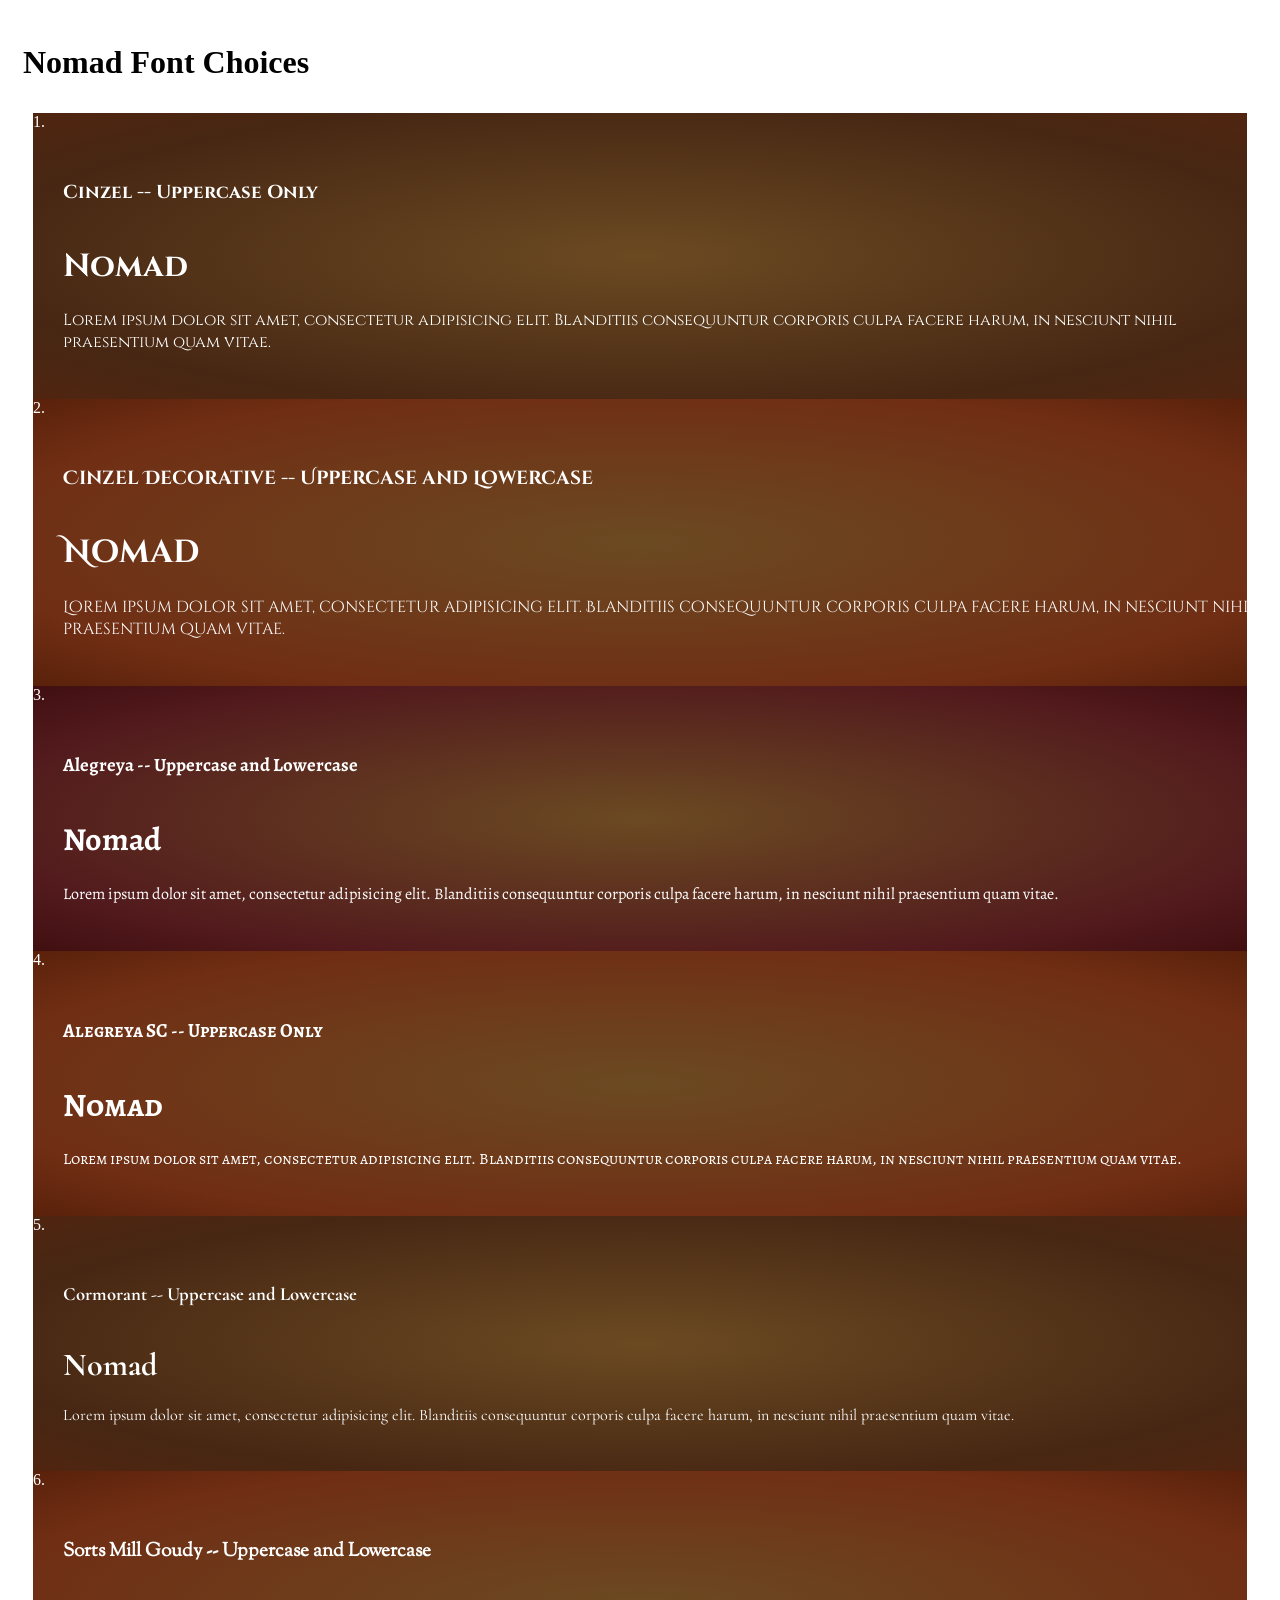
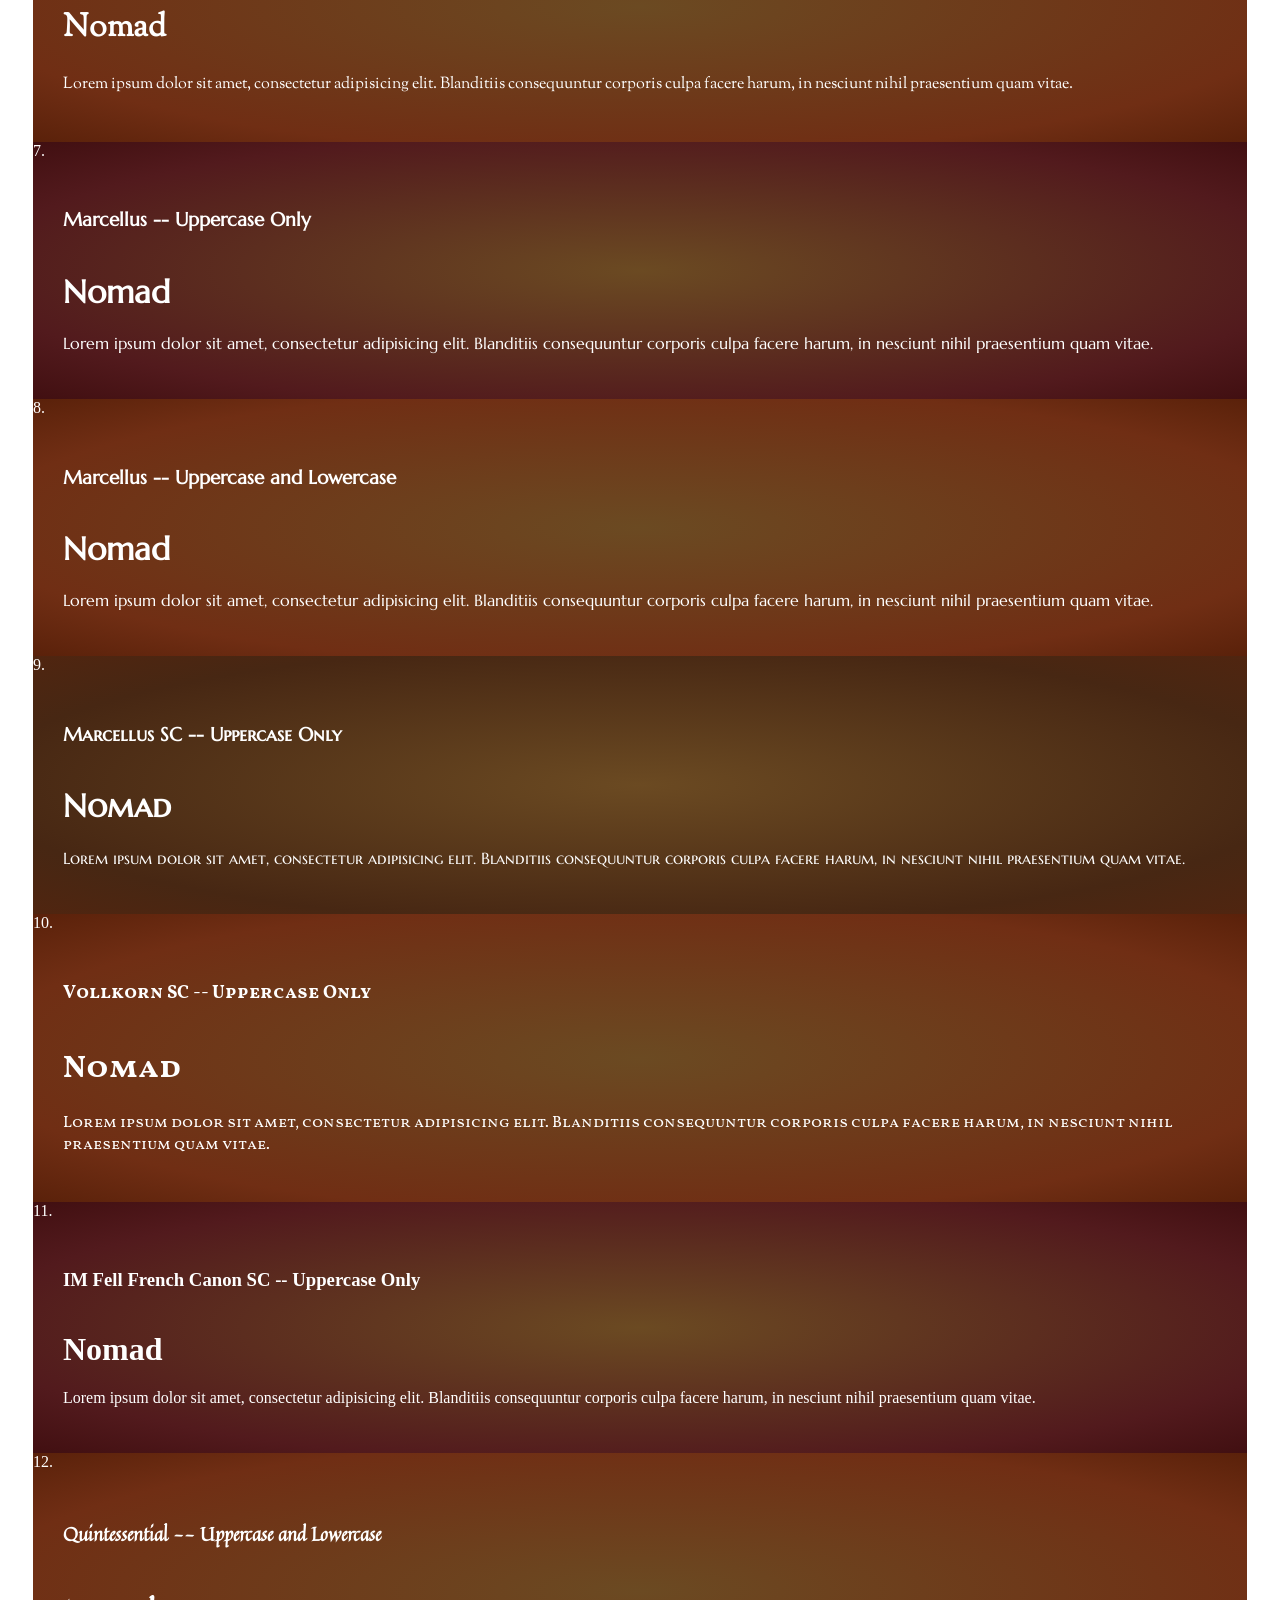
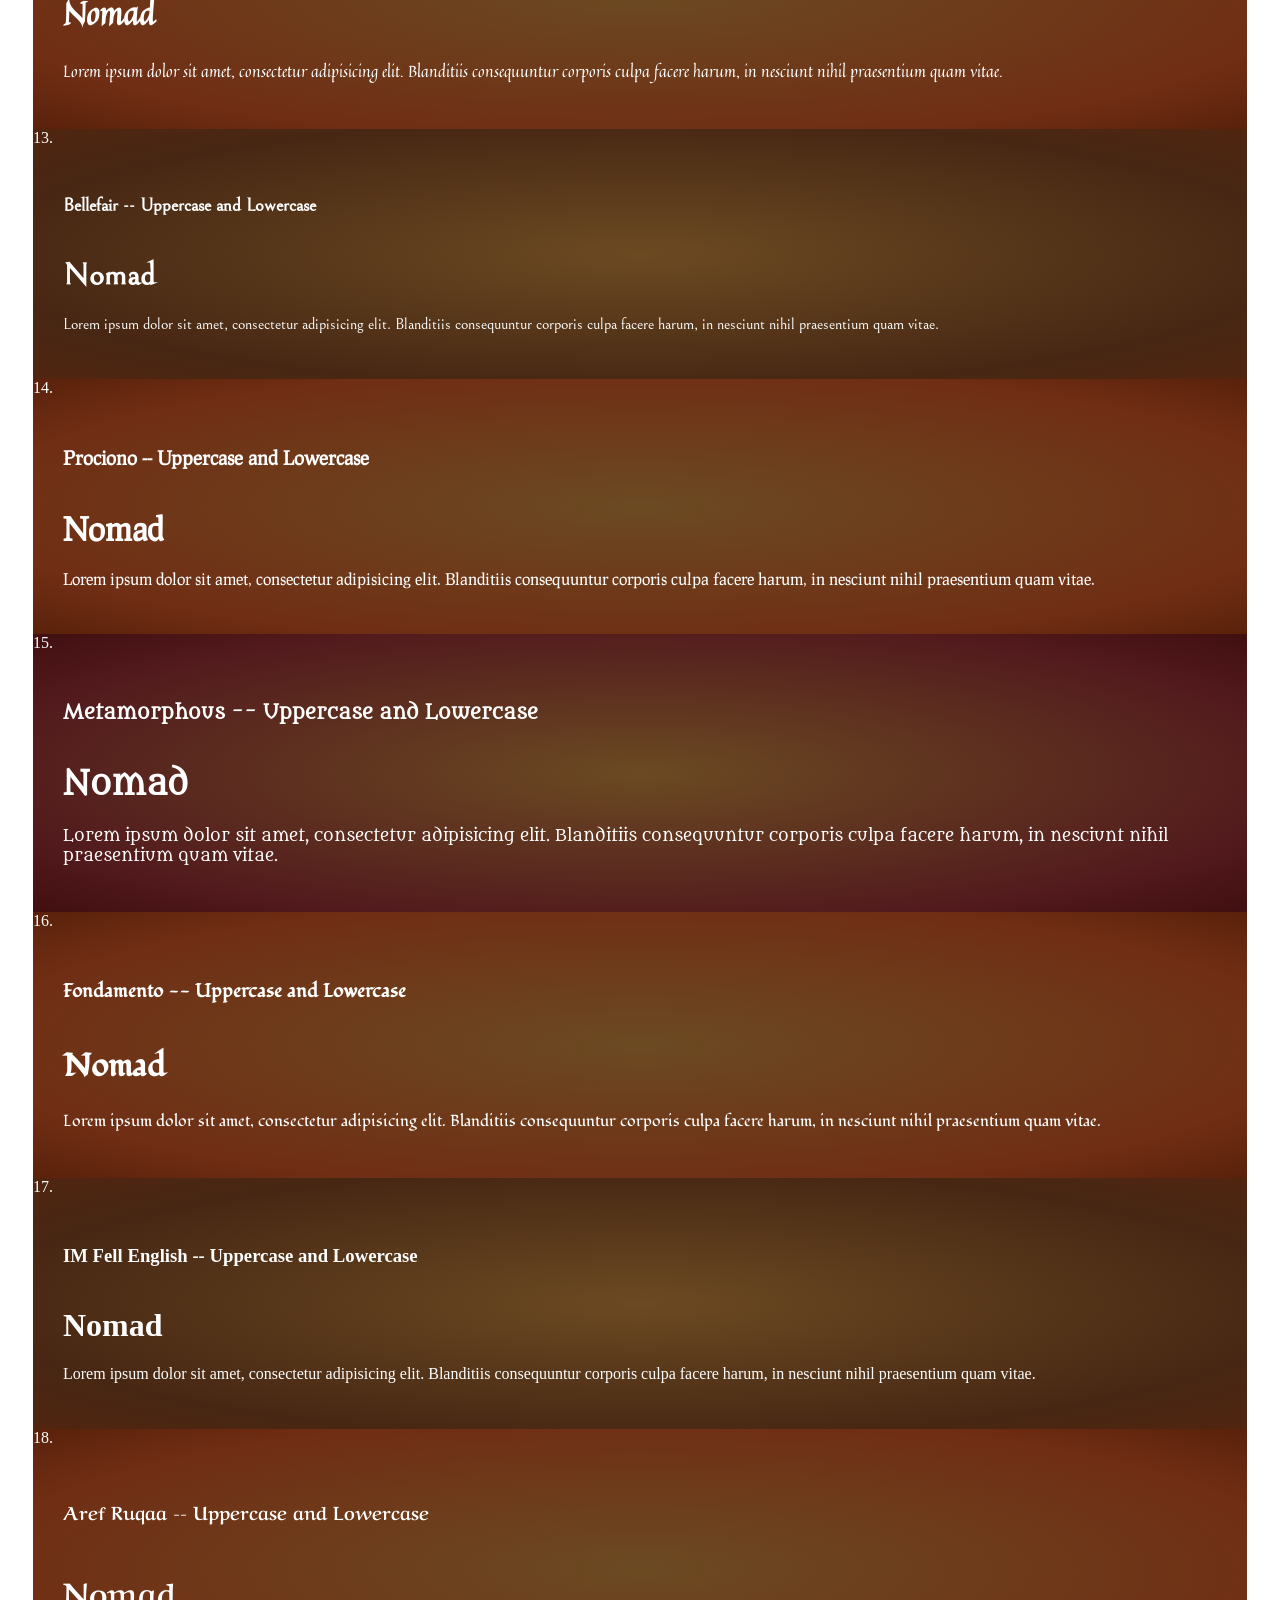
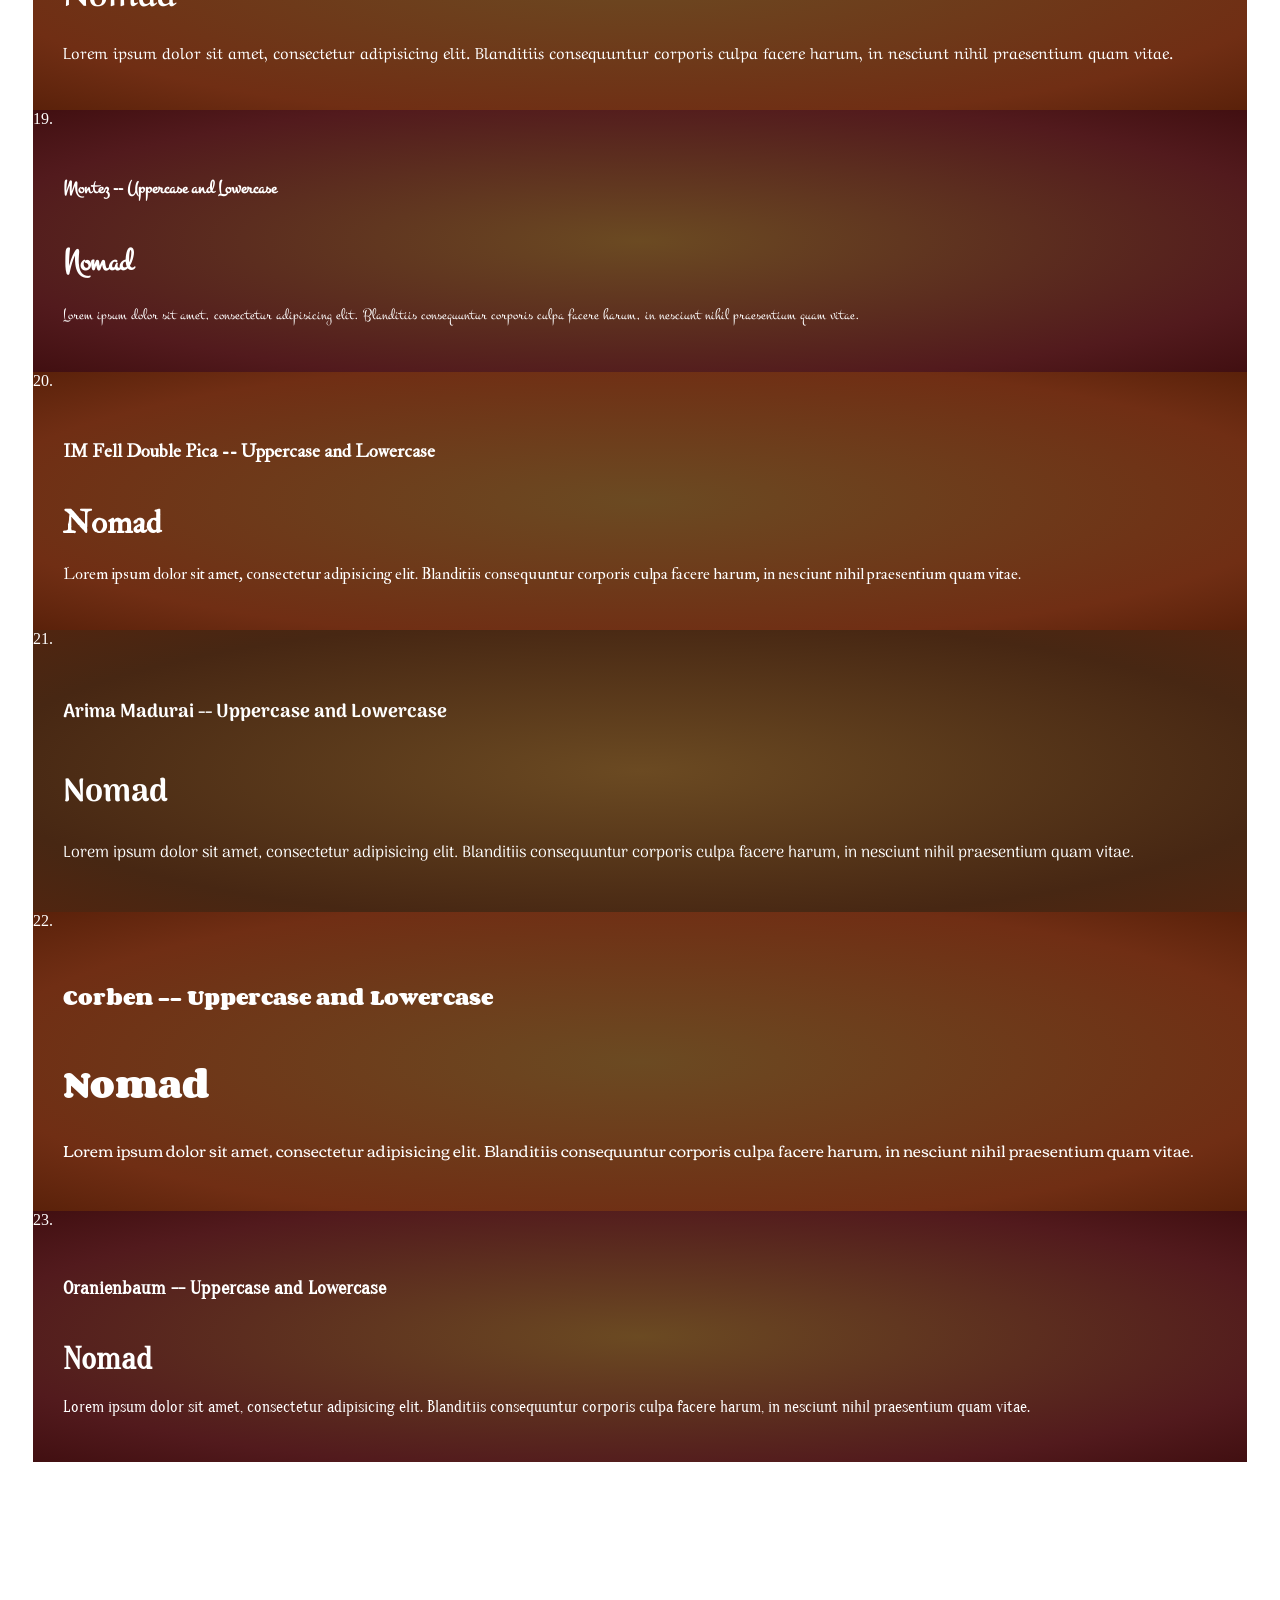
==== commit 87a11f1b: "Add client color choices" ====
--- a/docs/index.html
+++ b/docs/index.html
@@ -7,7 +7,8 @@
 	<meta http-equiv="x-ua-compatible"
 	      content="ie=edge">
 	
-	<link href="https://fonts.googleapis.com/css?family=Alegreya|Alegreya+SC|Aref+Ruqaa|Arima+Madurai|Bellefair|Cinzel|Cinzel+Decorative|Corben|Cormorant|Fondamento|IM+Fell+Double+Pica|IM+Fell+English|IM+Fell+French+Canon+SC|Marcellus|Marcellus+SC|Metamorphous|Montez|Oranienbaum|Prociono|Quintessential|Sorts+Mill+Goudy|Vollkorn+SC" rel="stylesheet">
+	<link href="https://fonts.googleapis.com/css?family=Alegreya|Alegreya+SC|Aref+Ruqaa|Arima+Madurai|Bellefair|Cinzel|Cinzel+Decorative|Corben|Cormorant|Fondamento|IM+Fell+Double+Pica|IM+Fell+English|IM+Fell+French+Canon+SC|Marcellus|Marcellus+SC|Metamorphous|Montez|Oranienbaum|Prociono|Quintessential|Sorts+Mill+Goudy|Vollkorn+SC"
+	      rel="stylesheet">
 	
 	<link rel="stylesheet"
 	      href="css/style.css">
@@ -20,40 +21,40 @@
 	<div class="types-of-fonts">
 		<ol class="font-list">
 			
-			<li class="single-fonts">
+			<li class="single-fonts nomad-about-final">
 				<div class="cinzel">
 					<h3 class="font-title">Cinzel --
-						<span> Uppercase Only</span>
-					</h3>
-					<h1 class="head">Nomad</h1>
-					<p class="lorem-para">
-						Lorem ipsum dolor sit amet, consectetur adipisicing elit. Blanditiis consequuntur corporis culpa facere harum, in nesciunt nihil praesentium quam vitae.
-					</p>
-				</div>
-			</li>
-			<li class="single-fonts">
+						<span>Uppercase Only</span>
+					</h3>
+					<h1 class="head">Nomad</h1>
+					<p class="lorem-para">
+						Lorem ipsum dolor sit amet, consectetur adipisicing elit. Blanditiis consequuntur corporis culpa facere harum, in nesciunt nihil praesentium quam vitae.
+					</p>
+				</div>
+			</li>
+			<li class="single-fonts nomad-booking-final">
 				<div class="cinzel-decorative">
 					<h3 class="font-title">Cinzel Decorative --
-						<span> Uppercase and Lowercase</span>
-					</h3>
-					<h1 class="head">Nomad</h1>
-					<p class="lorem-para">
-						Lorem ipsum dolor sit amet, consectetur adipisicing elit. Blanditiis consequuntur corporis culpa facere harum, in nesciunt nihil praesentium quam vitae.
-					</p>
-				</div>
-			</li>
-			<li class="single-fonts">
+						<span>Uppercase and Lowercase</span>
+					</h3>
+					<h1 class="head">Nomad</h1>
+					<p class="lorem-para">
+						Lorem ipsum dolor sit amet, consectetur adipisicing elit. Blanditiis consequuntur corporis culpa facere harum, in nesciunt nihil praesentium quam vitae.
+					</p>
+				</div>
+			</li>
+			<li class="single-fonts nomad-vlogs-final">
 				<div class="alegreya">
 					<h3 class="font-title">Alegreya --
-						<span> Uppercase and Lowercase</span>
-					</h3>
-					<h1 class="head">Nomad</h1>
-					<p class="lorem-para">
-						Lorem ipsum dolor sit amet, consectetur adipisicing elit. Blanditiis consequuntur corporis culpa facere harum, in nesciunt nihil praesentium quam vitae.
-					</p>
-				</div>
-			</li>
-			<li class="single-fonts">
+						<span>Uppercase and Lowercase</span>
+					</h3>
+					<h1 class="head">Nomad</h1>
+					<p class="lorem-para">
+						Lorem ipsum dolor sit amet, consectetur adipisicing elit. Blanditiis consequuntur corporis culpa facere harum, in nesciunt nihil praesentium quam vitae.
+					</p>
+				</div>
+			</li>
+			<li class="single-fonts nomad-works-final">
 				<div class="alegreya-sc">
 					<h3 class="font-title">Alegreya SC --
 						<span>Uppercase Only</span>
@@ -64,7 +65,7 @@
 					</p>
 				</div>
 			</li>
-			<li class="single-fonts">
+			<li class="single-fonts nomad-about-final">
 				<div class="cormorant">
 					<h3 class="font-title">Cormorant --
 						<span>Uppercase and Lowercase</span>
@@ -75,7 +76,7 @@
 					</p>
 				</div>
 			</li>
-			<li class="single-fonts">
+			<li class="single-fonts nomad-booking-final">
 				<div class="sorts-mill-goudy">
 					<h3 class="font-title">Sorts Mill Goudy --
 						<span>Uppercase and Lowercase</span>
@@ -86,7 +87,7 @@
 					</p>
 				</div>
 			</li>
-			<li class="single-fonts">
+			<li class="single-fonts nomad-vlogs-final">
 				<div class="marcellus">
 					<h3 class="font-title">Marcellus --
 						<span>Uppercase Only</span>
@@ -97,7 +98,7 @@
 					</p>
 				</div>
 			</li>
-			<li class="single-fonts">
+			<li class="single-fonts nomad-works-final">
 				<div class="marcellus">
 					<h3 class="font-title">Marcellus --
 						<span>Uppercase and Lowercase</span>
@@ -108,7 +109,7 @@
 					</p>
 				</div>
 			</li>
-			<li class="single-fonts">
+			<li class="single-fonts nomad-about-final">
 				<div class="marcellus-sc">
 					<h3 class="font-title">Marcellus SC --
 						<span>Uppercase Only</span>
@@ -119,7 +120,7 @@
 					</p>
 				</div>
 			</li>
-			<li class="single-fonts">
+			<li class="single-fonts nomad-booking-final">
 				<div class="vollkorn-sc">
 					<h3 class="font-title">Vollkorn SC --
 						<span>Uppercase Only</span>
@@ -131,7 +132,7 @@
 				</div>
 			</li>
 			
-			<li class="single-fonts">
+			<li class="single-fonts nomad-vlogs-final">
 				<div class="im-fell-french-canon-sc">
 					<h3 class="font-title">IM Fell French Canon SC --
 						<span>Uppercase Only</span>
@@ -142,7 +143,7 @@
 					</p>
 				</div>
 			</li>
-			<li class="single-fonts">
+			<li class="single-fonts nomad-works-final">
 				<div class="quintessential">
 					<h3 class="font-title">Quintessential --
 						<span>Uppercase and Lowercase</span>
@@ -153,7 +154,7 @@
 					</p>
 				</div>
 			</li>
-			<li class="single-fonts">
+			<li class="single-fonts nomad-about-final">
 				<div class="bellefair">
 					<h3 class="font-title">Bellefair --
 						<span>Uppercase and Lowercase</span>
@@ -164,7 +165,7 @@
 					</p>
 				</div>
 			</li>
-			<li class="single-fonts">
+			<li class="single-fonts nomad-booking-final">
 				<div class="prociono">
 					<h3 class="font-title">Prociono --
 						<span>Uppercase and Lowercase</span>
@@ -175,7 +176,7 @@
 					</p>
 				</div>
 			</li>
-			<li class="single-fonts">
+			<li class="single-fonts nomad-vlogs-final">
 				<div class="metamorphous">
 					<h3 class="font-title">Metamorphous --
 						<span>Uppercase and Lowercase</span>
@@ -186,7 +187,7 @@
 					</p>
 				</div>
 			</li>
-			<li class="single-fonts">
+			<li class="single-fonts nomad-works-final">
 				<div class="fondamento">
 					<h3 class="font-title">Fondamento --
 						<span>Uppercase and Lowercase</span>
@@ -197,7 +198,7 @@
 					</p>
 				</div>
 			</li>
-			<li class="single-fonts">
+			<li class="single-fonts nomad-about-final">
 				<div class="im-fell-english">
 					<h3 class="font-title">IM Fell English --
 						<span>Uppercase and Lowercase</span>
@@ -208,7 +209,7 @@
 					</p>
 				</div>
 			</li>
-			<li class="single-fonts">
+			<li class="single-fonts nomad-booking-final">
 				<div class="aref-ruqaa">
 					<h3 class="font-title">Aref Ruqaa --
 						<span>Uppercase and Lowercase</span>
@@ -219,7 +220,7 @@
 					</p>
 				</div>
 			</li>
-			<li class="single-fonts">
+			<li class="single-fonts nomad-vlogs-final">
 				<div class="montez">
 					<h3 class="font-title">Montez --
 						<span>Uppercase and Lowercase</span>
@@ -230,7 +231,7 @@
 					</p>
 				</div>
 			</li>
-			<li class="single-fonts">
+			<li class="single-fonts nomad-works-final">
 				<div class="im-fell-double-pica">
 					<h3 class="font-title">IM Fell Double Pica --
 						<span>Uppercase and Lowercase</span>
@@ -241,7 +242,7 @@
 					</p>
 				</div>
 			</li>
-			<li class="single-fonts">
+			<li class="single-fonts nomad-about-final">
 				<div class="arima-madurai">
 					<h3 class="font-title">Arima Madurai --
 						<span>Uppercase and Lowercase</span>
@@ -252,7 +253,7 @@
 					</p>
 				</div>
 			</li>
-			<li class="single-fonts">
+			<li class="single-fonts nomad-booking-final">
 				<div class="corben">
 					<h3 class="font-title">Corben --
 						<span>Uppercase and Lowercase</span>
@@ -263,7 +264,7 @@
 					</p>
 				</div>
 			</li>
-			<li class="single-fonts">
+			<li class="single-fonts nomad-vlogs-final">
 				<div class="oranienbaum">
 					<h3 class="font-title">Oranienbaum --
 						<span>Uppercase and Lowercase</span>
--- a/docs/css/style.css
+++ b/docs/css/style.css
@@ -27,14 +27,61 @@
 
 body {
     padding: 5px;
+    /*background-color: #F8F8F8;*/
+}
+
+.nomad-about-final {
+    /*  NOMAD ABOUT FINAL*/
+    /* Permalink - use to edit and share this gradient: http://colorzilla.com/gradient-editor/#6b4a22+0,472713+77,502510+100,3f2c19+100;NOMAD+ABOUT+FINAL */
+    background: rgb(107,74,34); /* Old browsers */
+    background: -moz-radial-gradient(center, ellipse cover, rgba(107,74,34,1) 0%, rgba(71,39,19,1) 77%, rgba(80,37,16,1) 100%, rgba(63,44,25,1) 100%); /* FF3.6-15 */
+    background: -webkit-radial-gradient(center, ellipse cover, rgba(107,74,34,1) 0%,rgba(71,39,19,1) 77%,rgba(80,37,16,1) 100%,rgba(63,44,25,1) 100%); /* Chrome10-25,Safari5.1-6 */
+    background: radial-gradient(ellipse at center, rgba(107,74,34,1) 0%,rgba(71,39,19,1) 77%,rgba(80,37,16,1) 100%,rgba(63,44,25,1) 100%); /* W3C, IE10+, FF16+, Chrome26+, Opera12+, Safari7+ */
+    filter: progid:DXImageTransform.Microsoft.gradient( startColorstr='#6b4a22', endColorstr='#3f2c19',GradientType=1 ); /* IE6-9 fallback on horizontal gradient */
+    
+    color: white;
+}
+
+.nomad-booking-final {
+    /* Permalink - use to edit and share this gradient: http://colorzilla.com/gradient-editor/#6b4a22+0,702e14+77,5a210a+100,ae5a38+100;NOMAD+BOOKING+FINAL */
+    background: rgb(107,74,34); /* Old browsers */
+    background: -moz-radial-gradient(center, ellipse cover, rgba(107,74,34,1) 0%, rgba(112,46,20,1) 77%, rgba(90,33,10,1) 100%, rgba(174,90,56,1) 100%); /* FF3.6-15 */
+    background: -webkit-radial-gradient(center, ellipse cover, rgba(107,74,34,1) 0%,rgba(112,46,20,1) 77%,rgba(90,33,10,1) 100%,rgba(174,90,56,1) 100%); /* Chrome10-25,Safari5.1-6 */
+    background: radial-gradient(ellipse at center, rgba(107,74,34,1) 0%,rgba(112,46,20,1) 77%,rgba(90,33,10,1) 100%,rgba(174,90,56,1) 100%); /* W3C, IE10+, FF16+, Chrome26+, Opera12+, Safari7+ */
+    filter: progid:DXImageTransform.Microsoft.gradient( startColorstr='#6b4a22', endColorstr='#ae5a38',GradientType=1 ); /* IE6-9 fallback on horizontal gradient */
+    color: white;
+}
+
+.nomad-works-final {
+    /* Permalink - use to edit and share this gradient: http://colorzilla.com/gradient-editor/#6b4a22+0,702e14+77,5a210a+100,ae5a38+100;NOMAD+BOOKING+FINAL */
+    background: rgb(107,74,34); /* Old browsers */
+    background: -moz-radial-gradient(center, ellipse cover, rgba(107,74,34,1) 0%, rgba(112,46,20,1) 77%, rgba(90,33,10,1) 100%, rgba(174,90,56,1) 100%); /* FF3.6-15 */
+    background: -webkit-radial-gradient(center, ellipse cover, rgba(107,74,34,1) 0%,rgba(112,46,20,1) 77%,rgba(90,33,10,1) 100%,rgba(174,90,56,1) 100%); /* Chrome10-25,Safari5.1-6 */
+    background: radial-gradient(ellipse at center, rgba(107,74,34,1) 0%,rgba(112,46,20,1) 77%,rgba(90,33,10,1) 100%,rgba(174,90,56,1) 100%); /* W3C, IE10+, FF16+, Chrome26+, Opera12+, Safari7+ */
+    filter: progid:DXImageTransform.Microsoft.gradient( startColorstr='#6b4a22', endColorstr='#ae5a38',GradientType=1 ); /* IE6-9 fallback on horizontal gradient */
+    color: white;
+}
+
+.nomad-vlogs-final {
+    /* Permalink - use to edit and share this gradient: http://colorzilla.com/gradient-editor/#6b4a22+0,521a1d+77,410f11+100,774144+100;NOMAD+VLOGS+FINAL */
+    background: rgb(107,74,34); /* Old browsers */
+    background: -moz-radial-gradient(center, ellipse cover, rgba(107,74,34,1) 0%, rgba(82,26,29,1) 77%, rgba(65,15,17,1) 100%, rgba(119,65,68,1) 100%); /* FF3.6-15 */
+    background: -webkit-radial-gradient(center, ellipse cover, rgba(107,74,34,1) 0%,rgba(82,26,29,1) 77%,rgba(65,15,17,1) 100%,rgba(119,65,68,1) 100%); /* Chrome10-25,Safari5.1-6 */
+    background: radial-gradient(ellipse at center, rgba(107,74,34,1) 0%,rgba(82,26,29,1) 77%,rgba(65,15,17,1) 100%,rgba(119,65,68,1) 100%); /* W3C, IE10+, FF16+, Chrome26+, Opera12+, Safari7+ */
+    filter: progid:DXImageTransform.Microsoft.gradient( startColorstr='#6b4a22', endColorstr='#774144',GradientType=1 ); /* IE6-9 fallback on horizontal gradient */
+    
+    color: #ffffff;
 }
 
 .cinzel {
     font-family: 'Cinzel', serif;
+    
 }
 
 .cinzel-decorative {
     font-family: 'Cinzel Decorative', cursive;
+    
+    
 }
 
 .alegreya {
@@ -149,7 +196,7 @@
 }
 
 h3 {
-    background-color: lightgoldenrodyellow;
+    /*background-color: lightgoldenrodyellow;*/
     display: inline-block;
 }
 
@@ -170,3 +217,5 @@
 
 
 
+
+
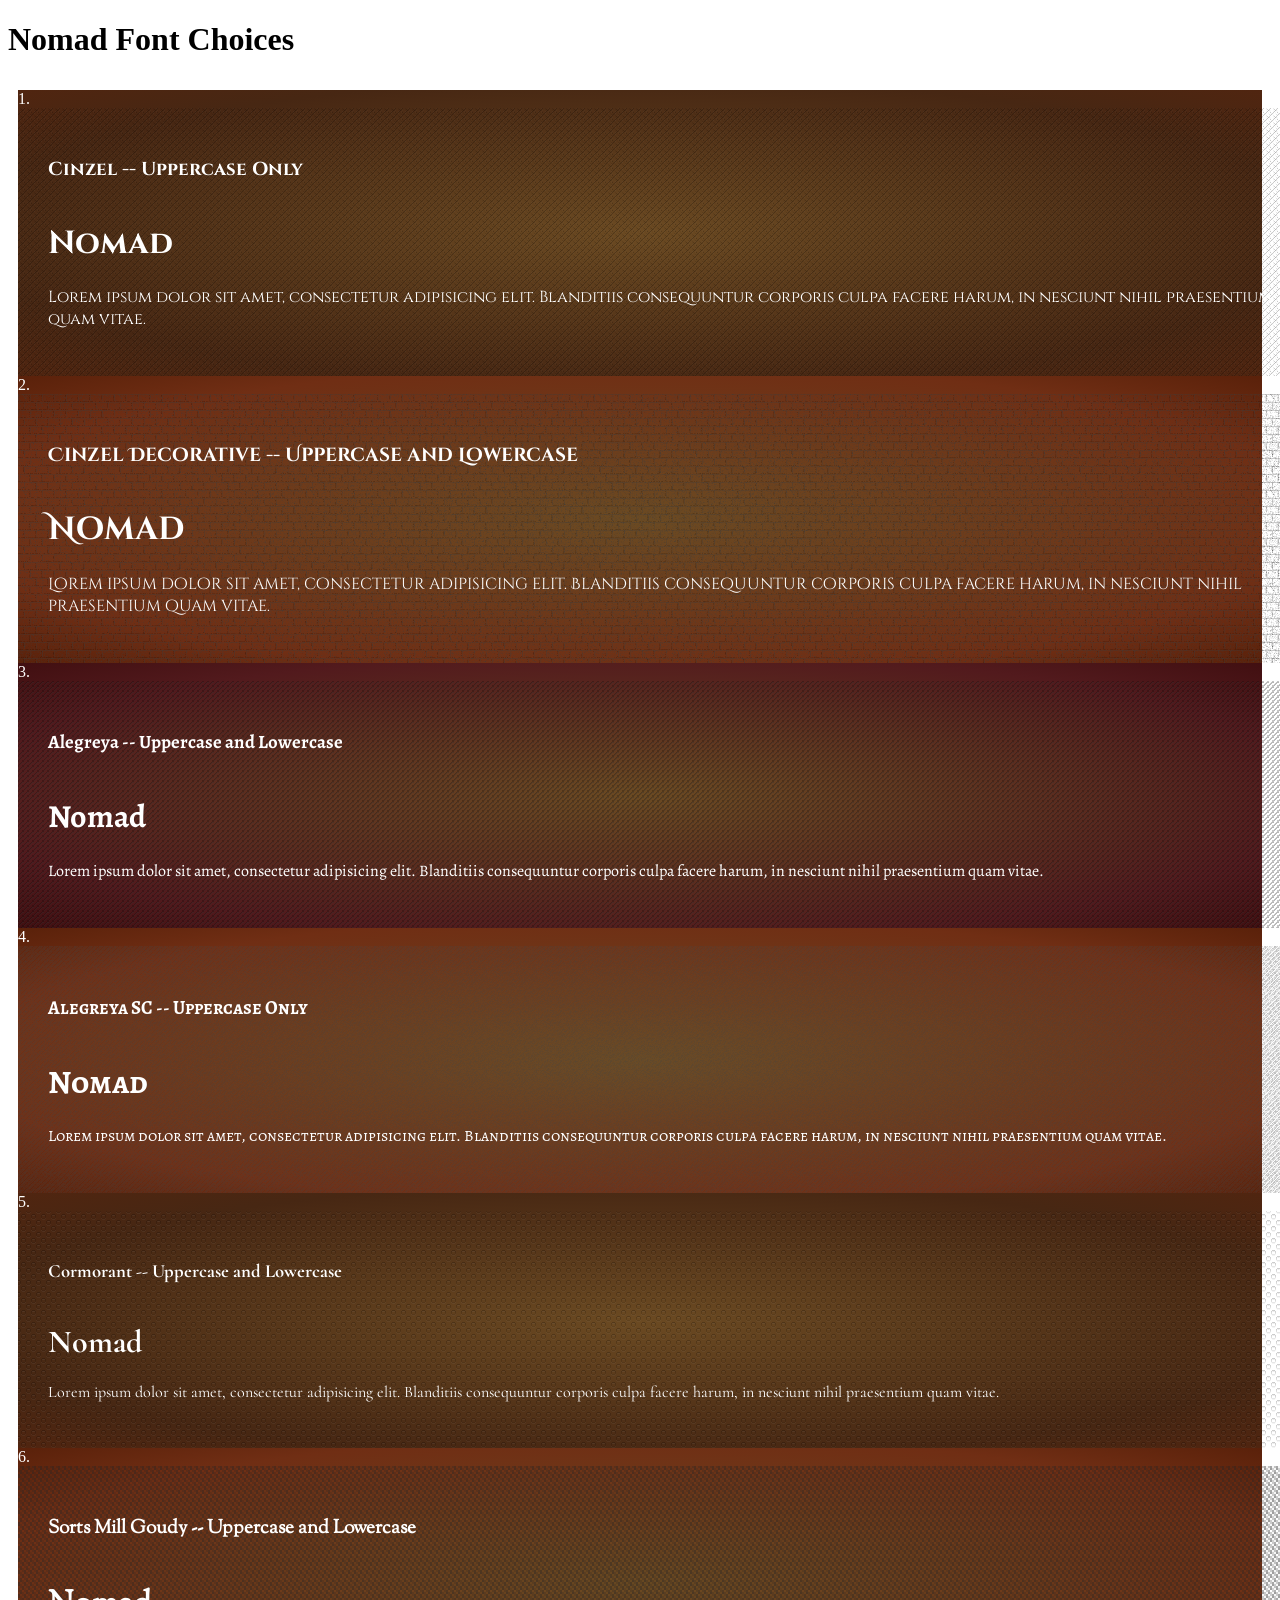
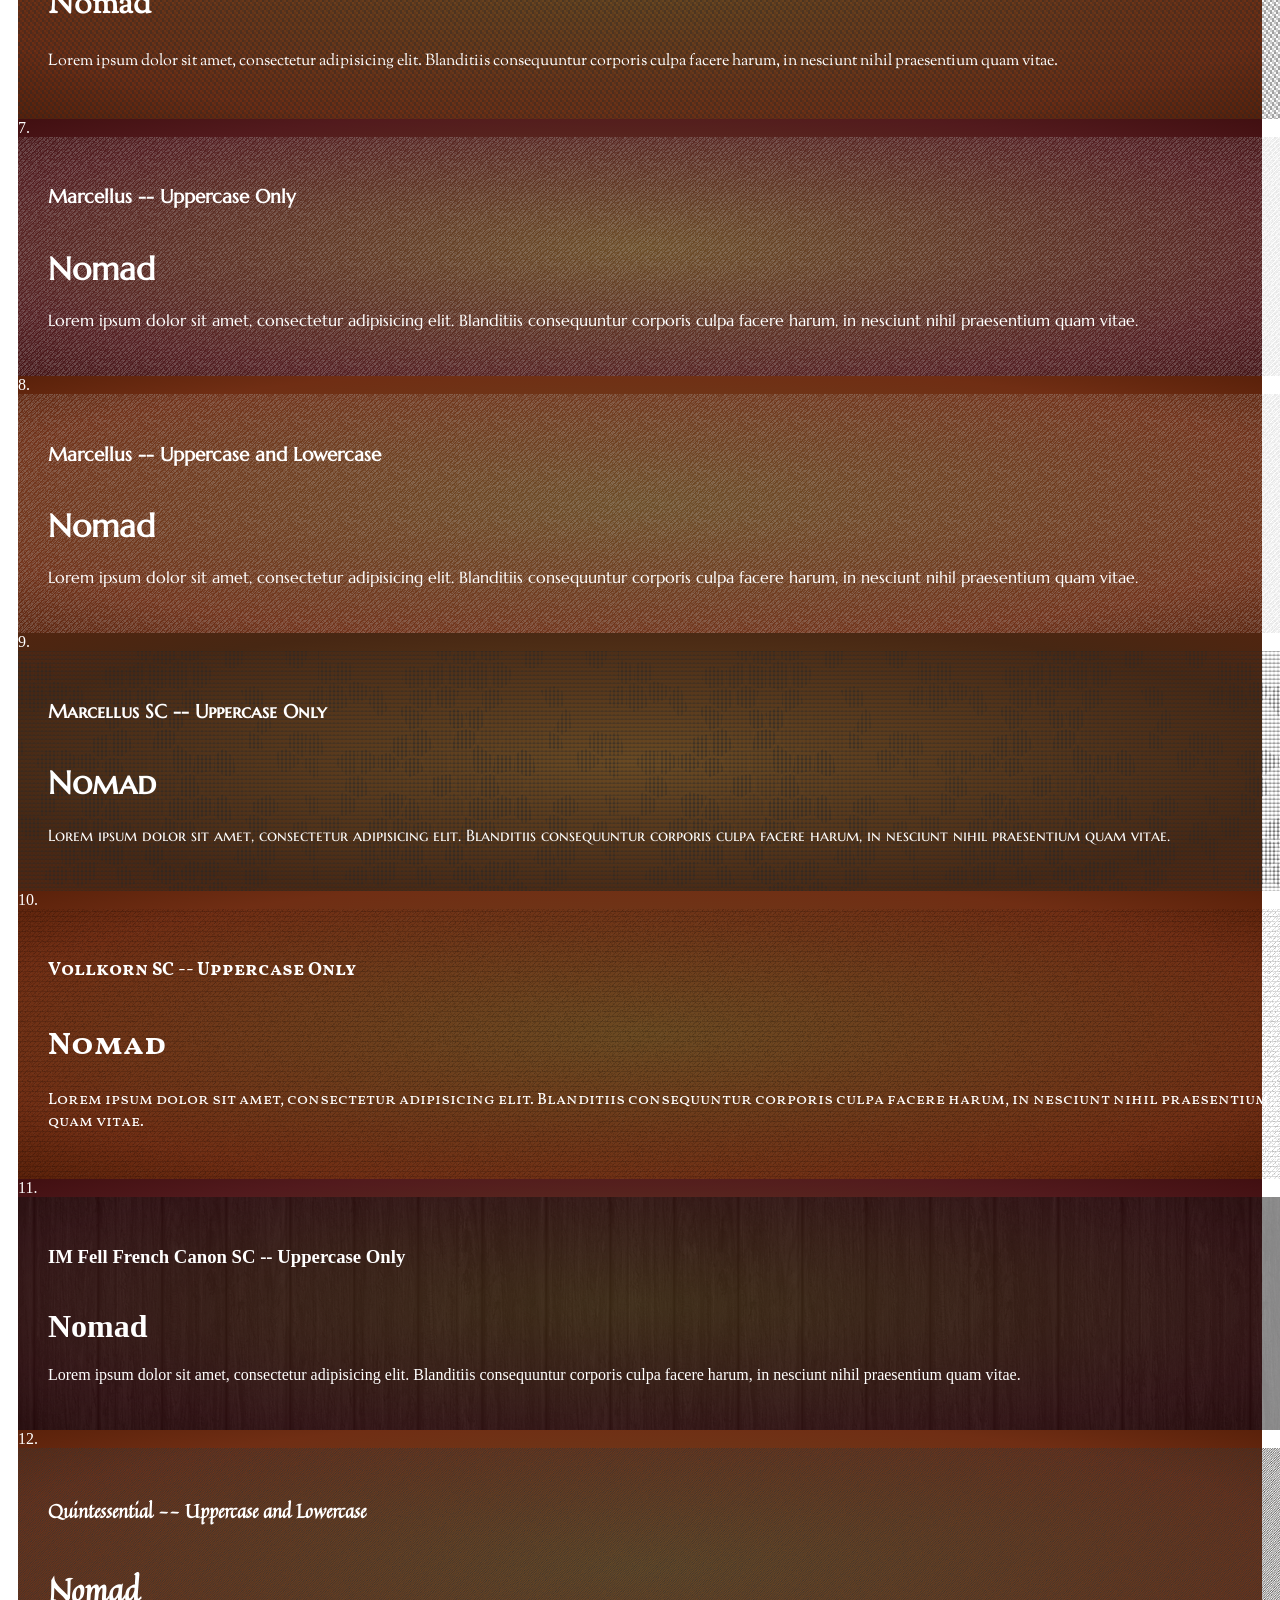
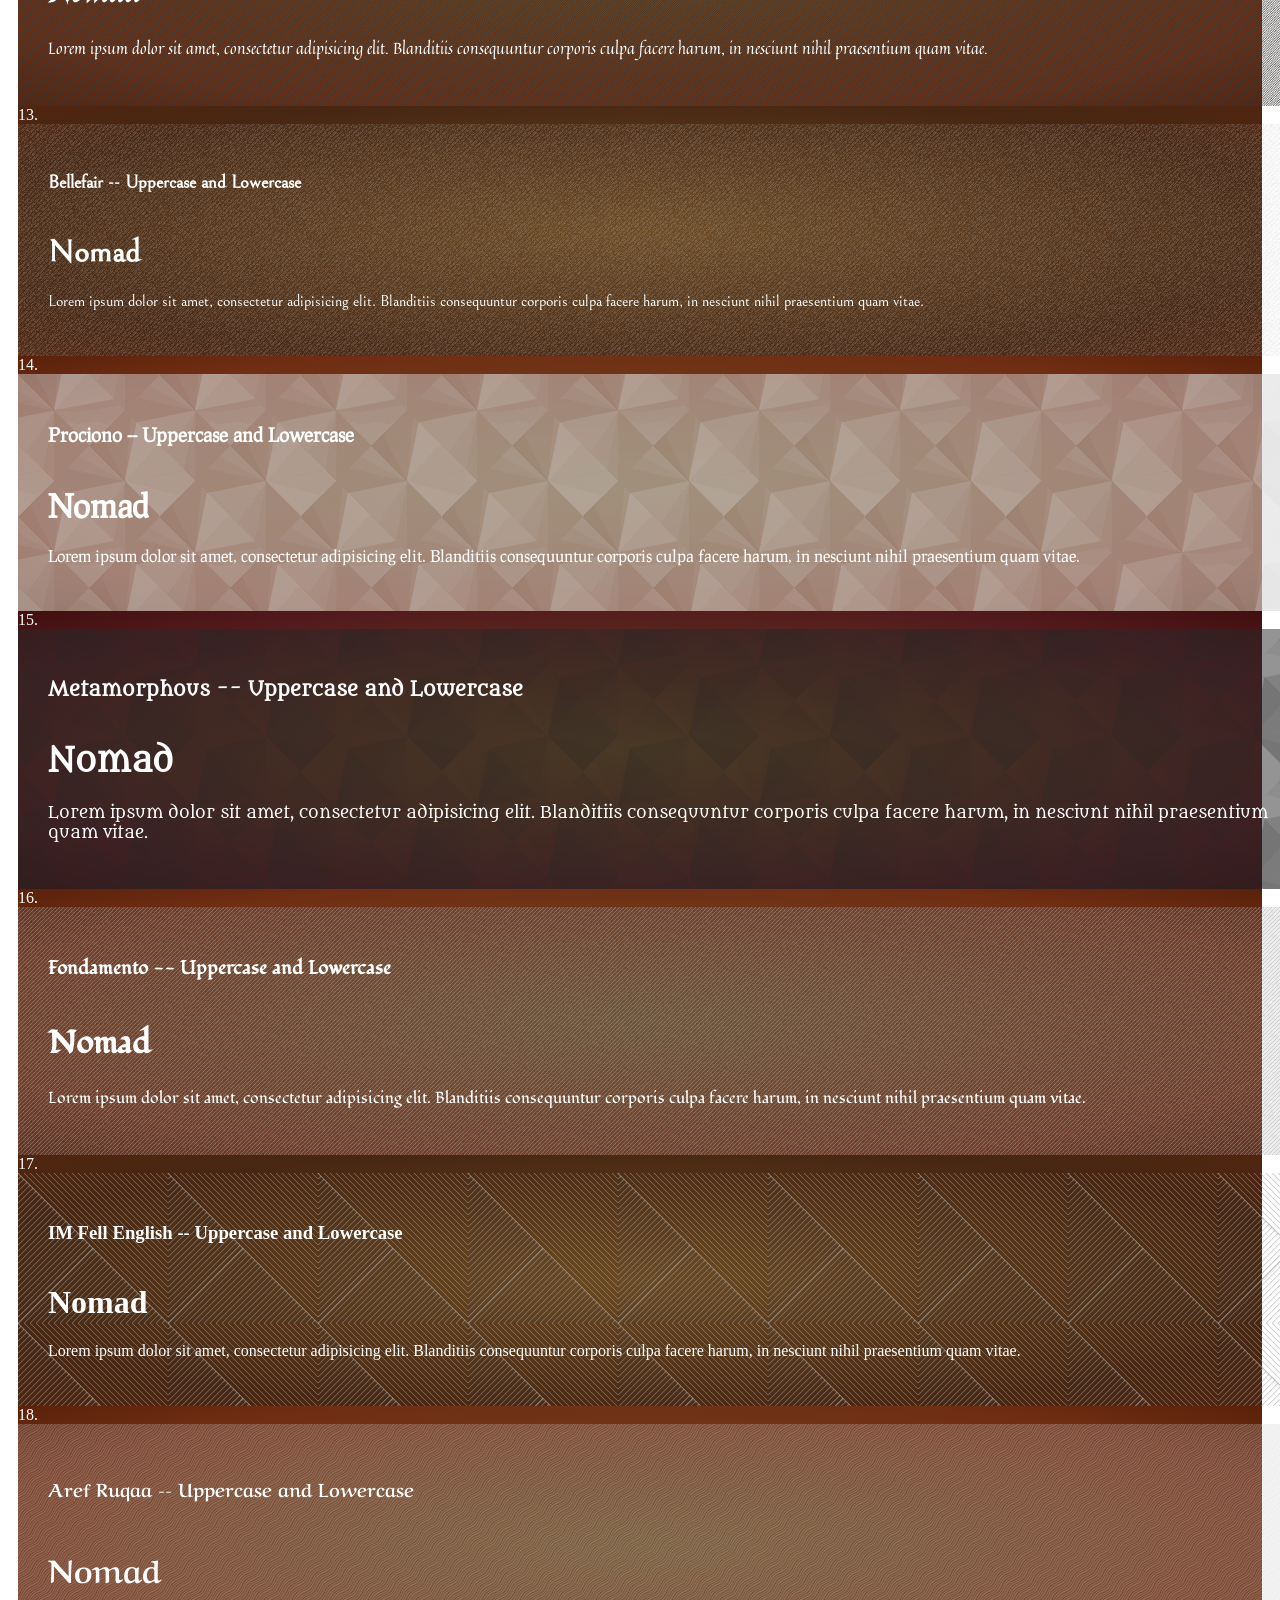
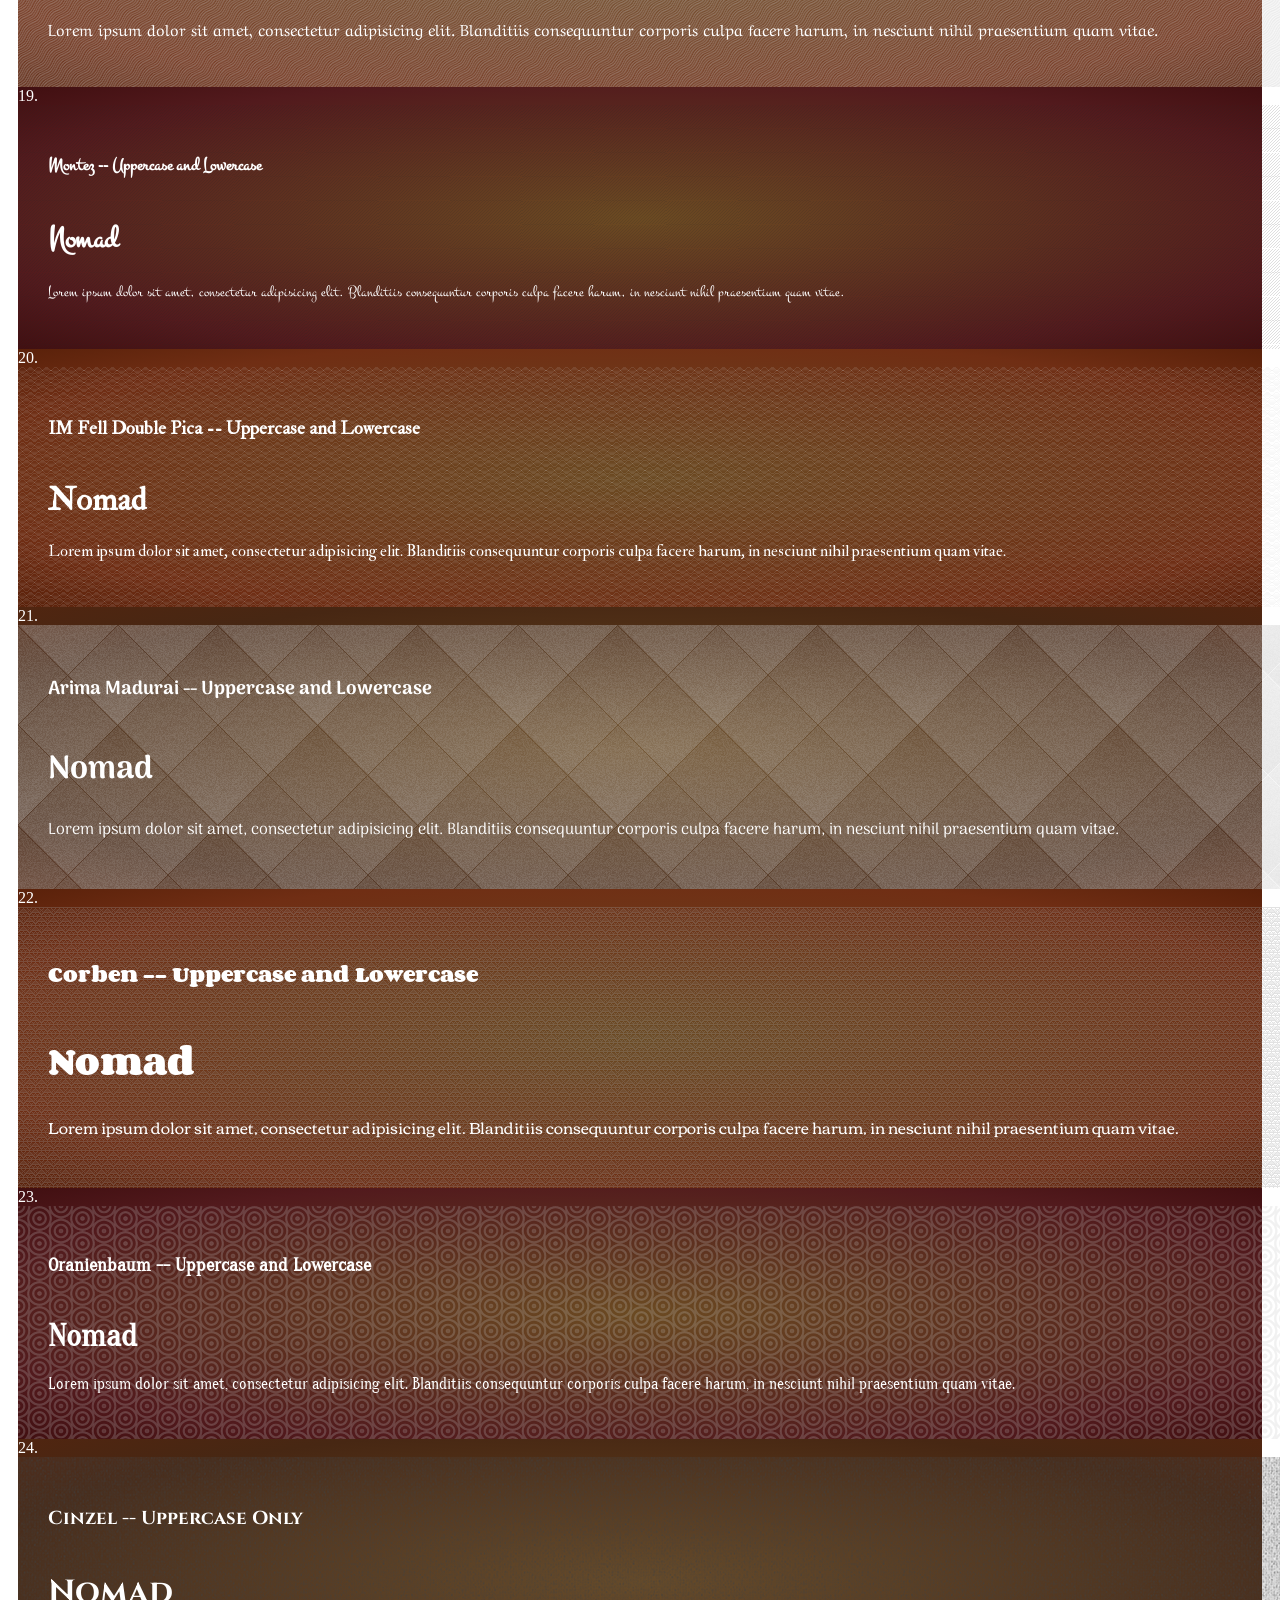
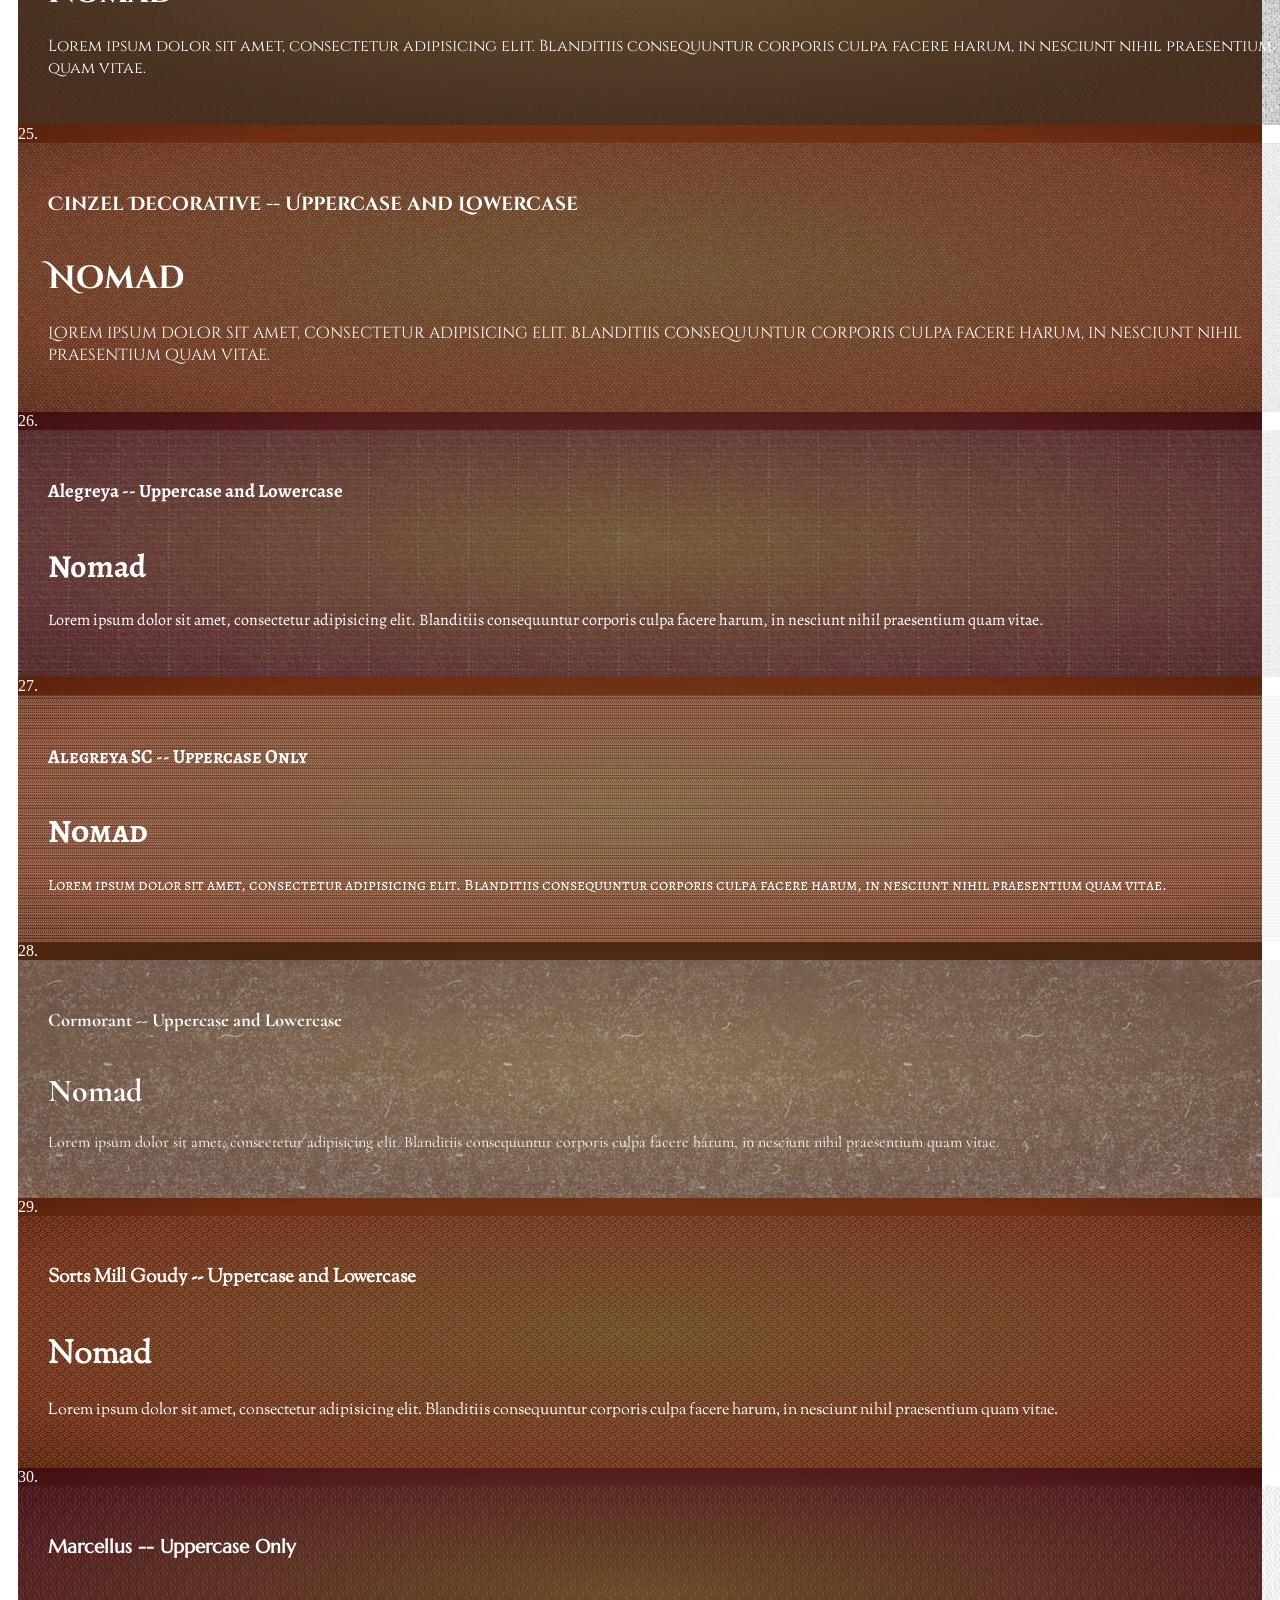
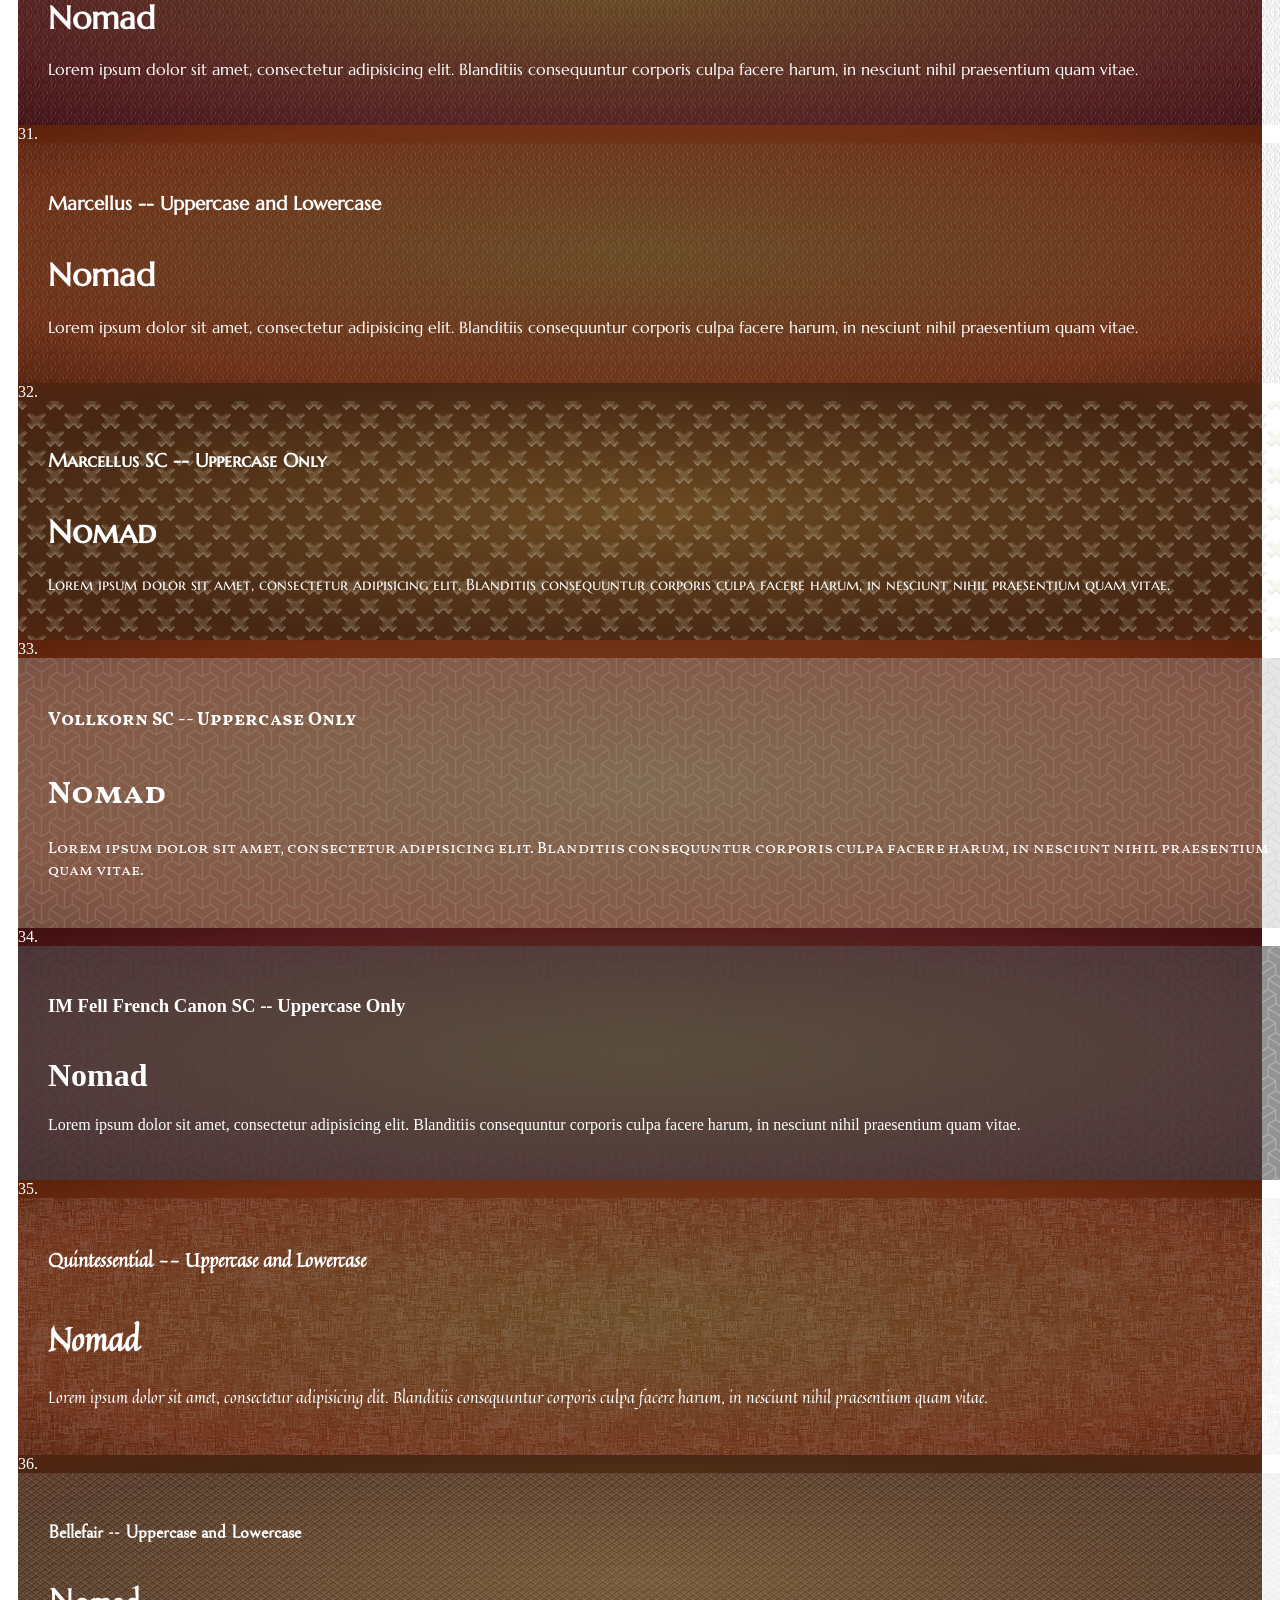
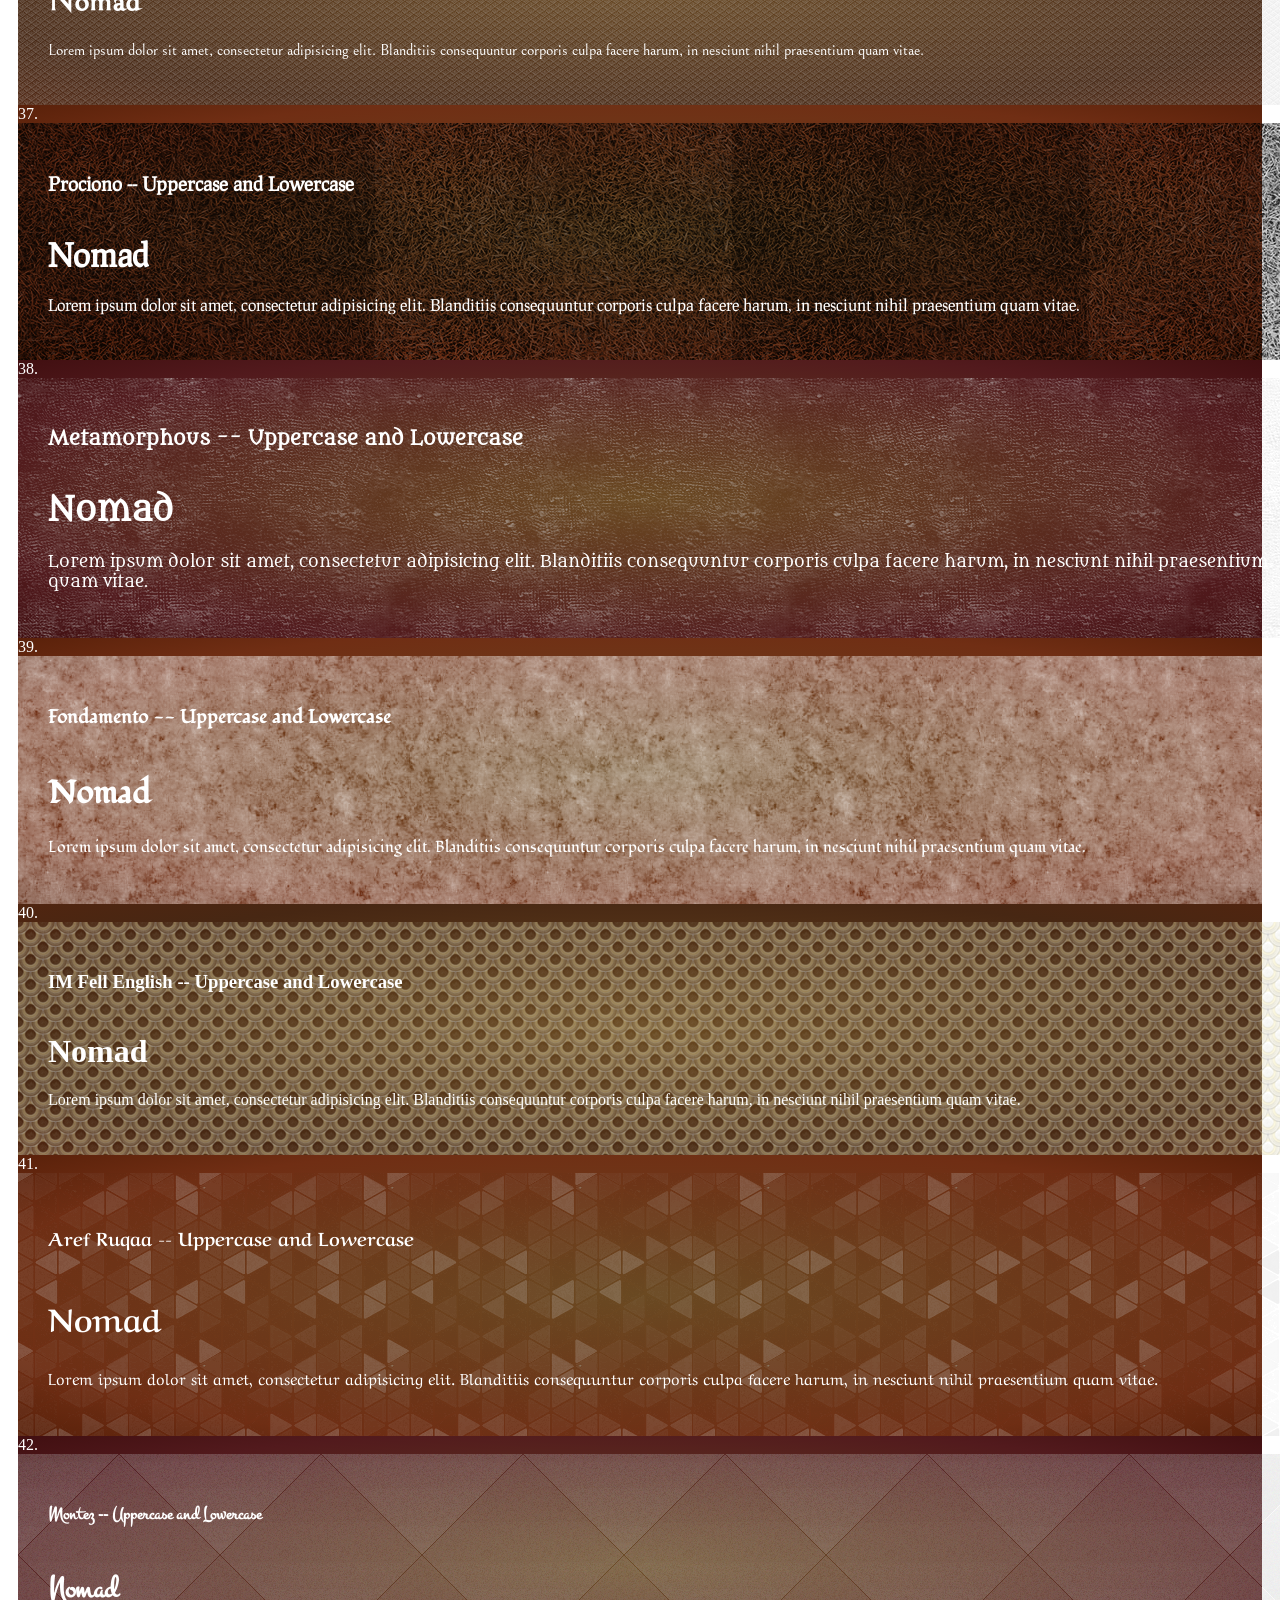
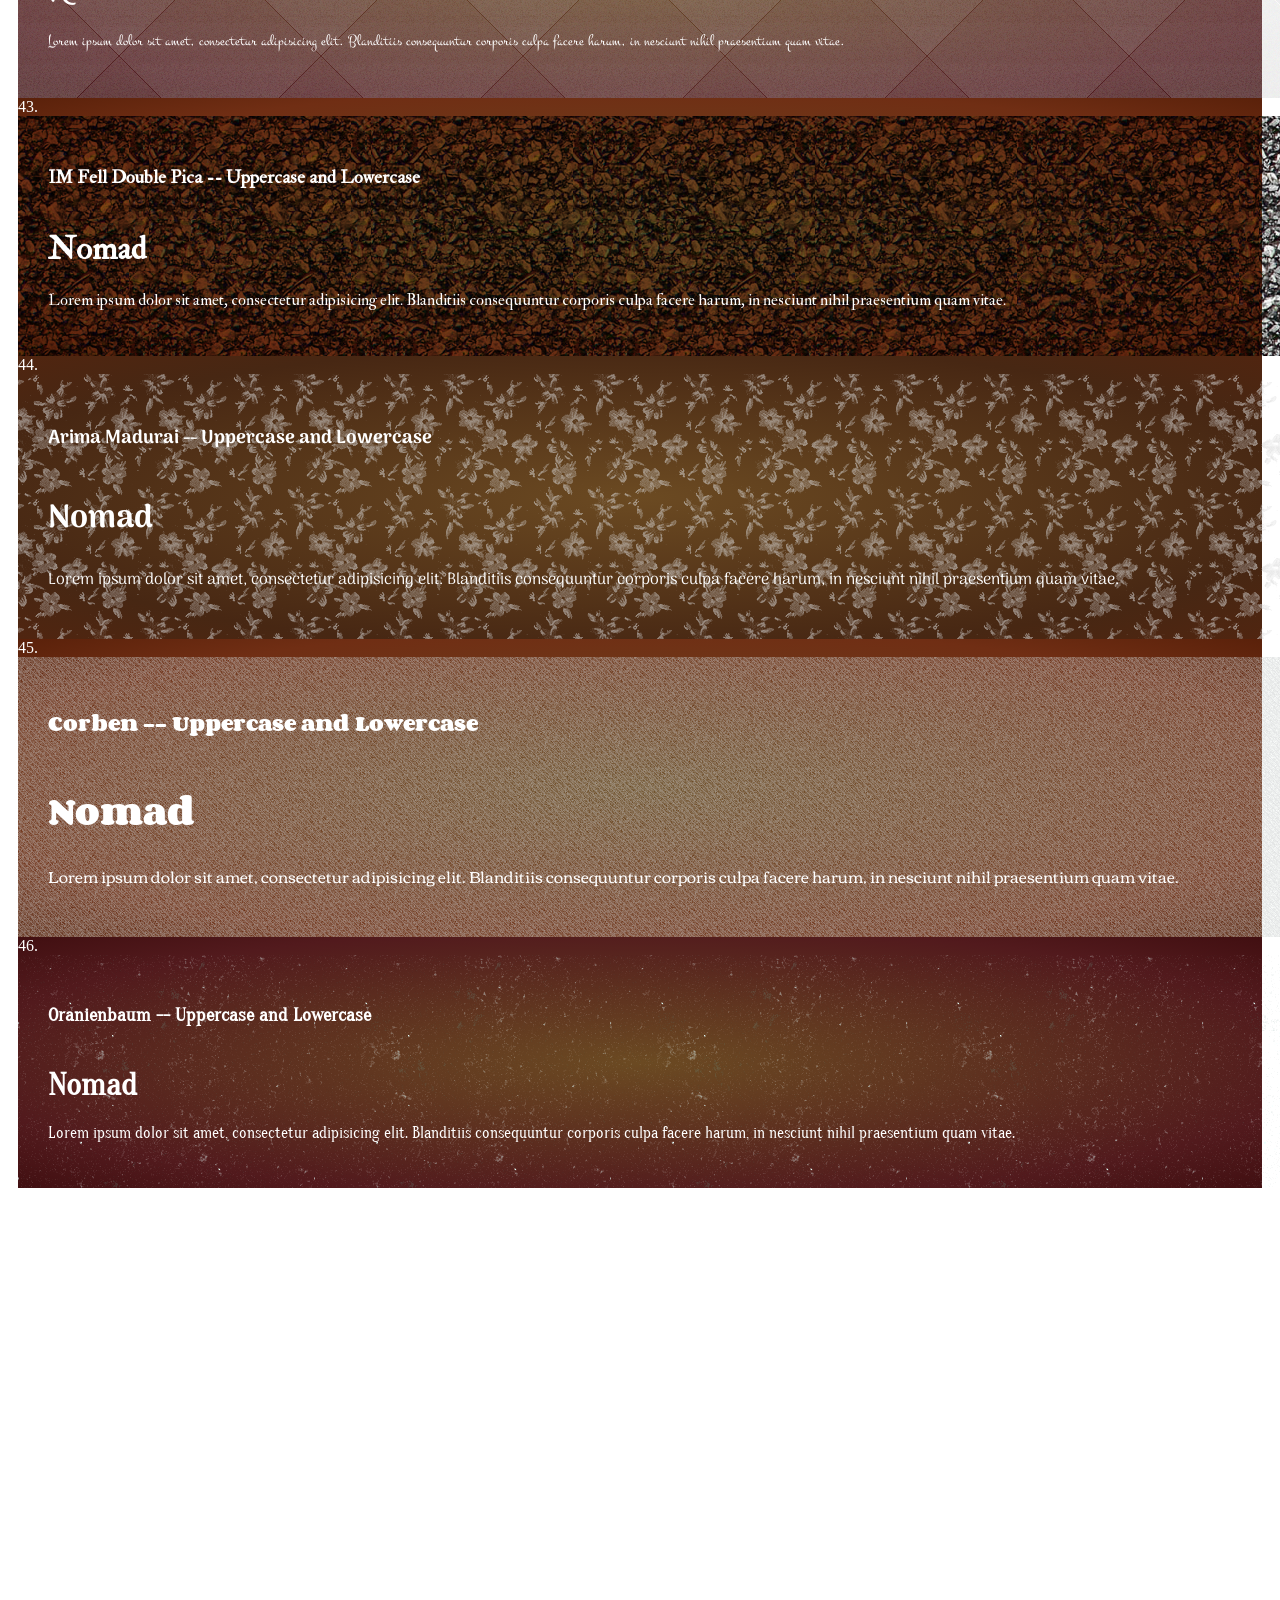
==== commit c59930e9: "Extend font selection for the sake of adding texture to background" ====
--- a/docs/index.html
+++ b/docs/index.html
@@ -275,6 +275,262 @@
 					</p>
 				</div>
 			</li>
+			
+			<!--  For the sake of showing textures only -->
+			<li class="single-fonts nomad-about-final">
+				<div class="cinzel2">
+					<h3 class="font-title">Cinzel --
+						<span>Uppercase Only</span>
+					</h3>
+					<h1 class="head">Nomad</h1>
+					<p class="lorem-para">
+						Lorem ipsum dolor sit amet, consectetur adipisicing elit. Blanditiis consequuntur corporis culpa facere harum, in nesciunt nihil praesentium quam vitae.
+					</p>
+				</div>
+			</li>
+			<li class="single-fonts nomad-booking-final">
+				<div class="cinzel-decorative2">
+					<h3 class="font-title">Cinzel Decorative --
+						<span>Uppercase and Lowercase</span>
+					</h3>
+					<h1 class="head">Nomad</h1>
+					<p class="lorem-para">
+						Lorem ipsum dolor sit amet, consectetur adipisicing elit. Blanditiis consequuntur corporis culpa facere harum, in nesciunt nihil praesentium quam vitae.
+					</p>
+				</div>
+			</li>
+			<li class="single-fonts nomad-vlogs-final">
+				<div class="alegreya2">
+					<h3 class="font-title">Alegreya --
+						<span>Uppercase and Lowercase</span>
+					</h3>
+					<h1 class="head">Nomad</h1>
+					<p class="lorem-para">
+						Lorem ipsum dolor sit amet, consectetur adipisicing elit. Blanditiis consequuntur corporis culpa facere harum, in nesciunt nihil praesentium quam vitae.
+					</p>
+				</div>
+			</li>
+			<li class="single-fonts nomad-works-final">
+				<div class="alegreya-sc2">
+					<h3 class="font-title">Alegreya SC --
+						<span>Uppercase Only</span>
+					</h3>
+					<h1 class="head">Nomad</h1>
+					<p class="lorem-para">
+						Lorem ipsum dolor sit amet, consectetur adipisicing elit. Blanditiis consequuntur corporis culpa facere harum, in nesciunt nihil praesentium quam vitae.
+					</p>
+				</div>
+			</li>
+			<li class="single-fonts nomad-about-final">
+				<div class="cormorant2">
+					<h3 class="font-title">Cormorant --
+						<span>Uppercase and Lowercase</span>
+					</h3>
+					<h1 class="head">Nomad</h1>
+					<p class="lorem-para">
+						Lorem ipsum dolor sit amet, consectetur adipisicing elit. Blanditiis consequuntur corporis culpa facere harum, in nesciunt nihil praesentium quam vitae.
+					</p>
+				</div>
+			</li>
+			<li class="single-fonts nomad-booking-final">
+				<div class="sorts-mill-goudy2">
+					<h3 class="font-title">Sorts Mill Goudy --
+						<span>Uppercase and Lowercase</span>
+					</h3>
+					<h1 class="head">Nomad</h1>
+					<p class="lorem-para">
+						Lorem ipsum dolor sit amet, consectetur adipisicing elit. Blanditiis consequuntur corporis culpa facere harum, in nesciunt nihil praesentium quam vitae.
+					</p>
+				</div>
+			</li>
+			<li class="single-fonts nomad-vlogs-final">
+				<div class="marcellus2">
+					<h3 class="font-title">Marcellus --
+						<span>Uppercase Only</span>
+					</h3>
+					<h1 class="head">Nomad</h1>
+					<p class="lorem-para">
+						Lorem ipsum dolor sit amet, consectetur adipisicing elit. Blanditiis consequuntur corporis culpa facere harum, in nesciunt nihil praesentium quam vitae.
+					</p>
+				</div>
+			</li>
+			<li class="single-fonts nomad-works-final">
+				<div class="marcellus2">
+					<h3 class="font-title">Marcellus --
+						<span>Uppercase and Lowercase</span>
+					</h3>
+					<h1 class="head">Nomad</h1>
+					<p class="lorem-para">
+						Lorem ipsum dolor sit amet, consectetur adipisicing elit. Blanditiis consequuntur corporis culpa facere harum, in nesciunt nihil praesentium quam vitae.
+					</p>
+				</div>
+			</li>
+			<li class="single-fonts nomad-about-final">
+				<div class="marcellus-sc2">
+					<h3 class="font-title">Marcellus SC --
+						<span>Uppercase Only</span>
+					</h3>
+					<h1 class="head">Nomad</h1>
+					<p class="lorem-para">
+						Lorem ipsum dolor sit amet, consectetur adipisicing elit. Blanditiis consequuntur corporis culpa facere harum, in nesciunt nihil praesentium quam vitae.
+					</p>
+				</div>
+			</li>
+			<li class="single-fonts nomad-booking-final">
+				<div class="vollkorn-sc2">
+					<h3 class="font-title">Vollkorn SC --
+						<span>Uppercase Only</span>
+					</h3>
+					<h1 class="head">Nomad</h1>
+					<p class="lorem-para">
+						Lorem ipsum dolor sit amet, consectetur adipisicing elit. Blanditiis consequuntur corporis culpa facere harum, in nesciunt nihil praesentium quam vitae.
+					</p>
+				</div>
+			</li>
+			
+			<li class="single-fonts nomad-vlogs-final">
+				<div class="im-fell-french-canon-sc2">
+					<h3 class="font-title">IM Fell French Canon SC --
+						<span>Uppercase Only</span>
+					</h3>
+					<h1 class="head">Nomad</h1>
+					<p class="lorem-para">
+						Lorem ipsum dolor sit amet, consectetur adipisicing elit. Blanditiis consequuntur corporis culpa facere harum, in nesciunt nihil praesentium quam vitae.
+					</p>
+				</div>
+			</li>
+			<li class="single-fonts nomad-works-final">
+				<div class="quintessential2">
+					<h3 class="font-title">Quintessential --
+						<span>Uppercase and Lowercase</span>
+					</h3>
+					<h1 class="head">Nomad</h1>
+					<p class="lorem-para">
+						Lorem ipsum dolor sit amet, consectetur adipisicing elit. Blanditiis consequuntur corporis culpa facere harum, in nesciunt nihil praesentium quam vitae.
+					</p>
+				</div>
+			</li>
+			<li class="single-fonts nomad-about-final">
+				<div class="bellefair2">
+					<h3 class="font-title">Bellefair --
+						<span>Uppercase and Lowercase</span>
+					</h3>
+					<h1 class="head">Nomad</h1>
+					<p class="lorem-para">
+						Lorem ipsum dolor sit amet, consectetur adipisicing elit. Blanditiis consequuntur corporis culpa facere harum, in nesciunt nihil praesentium quam vitae.
+					</p>
+				</div>
+			</li>
+			<li class="single-fonts nomad-booking-final">
+				<div class="prociono2">
+					<h3 class="font-title">Prociono --
+						<span>Uppercase and Lowercase</span>
+					</h3>
+					<h1 class="head">Nomad</h1>
+					<p class="lorem-para">
+						Lorem ipsum dolor sit amet, consectetur adipisicing elit. Blanditiis consequuntur corporis culpa facere harum, in nesciunt nihil praesentium quam vitae.
+					</p>
+				</div>
+			</li>
+			<li class="single-fonts nomad-vlogs-final">
+				<div class="metamorphous2">
+					<h3 class="font-title">Metamorphous --
+						<span>Uppercase and Lowercase</span>
+					</h3>
+					<h1 class="head">Nomad</h1>
+					<p class="lorem-para">
+						Lorem ipsum dolor sit amet, consectetur adipisicing elit. Blanditiis consequuntur corporis culpa facere harum, in nesciunt nihil praesentium quam vitae.
+					</p>
+				</div>
+			</li>
+			<li class="single-fonts nomad-works-final">
+				<div class="fondamento2">
+					<h3 class="font-title">Fondamento --
+						<span>Uppercase and Lowercase</span>
+					</h3>
+					<h1 class="head">Nomad</h1>
+					<p class="lorem-para">
+						Lorem ipsum dolor sit amet, consectetur adipisicing elit. Blanditiis consequuntur corporis culpa facere harum, in nesciunt nihil praesentium quam vitae.
+					</p>
+				</div>
+			</li>
+			<li class="single-fonts nomad-about-final">
+				<div class="im-fell-english2">
+					<h3 class="font-title">IM Fell English --
+						<span>Uppercase and Lowercase</span>
+					</h3>
+					<h1 class="head">Nomad</h1>
+					<p class="lorem-para">
+						Lorem ipsum dolor sit amet, consectetur adipisicing elit. Blanditiis consequuntur corporis culpa facere harum, in nesciunt nihil praesentium quam vitae.
+					</p>
+				</div>
+			</li>
+			<li class="single-fonts nomad-booking-final">
+				<div class="aref-ruqaa2">
+					<h3 class="font-title">Aref Ruqaa --
+						<span>Uppercase and Lowercase</span>
+					</h3>
+					<h1 class="head">Nomad</h1>
+					<p class="lorem-para">
+						Lorem ipsum dolor sit amet, consectetur adipisicing elit. Blanditiis consequuntur corporis culpa facere harum, in nesciunt nihil praesentium quam vitae.
+					</p>
+				</div>
+			</li>
+			<li class="single-fonts nomad-vlogs-final">
+				<div class="montez2">
+					<h3 class="font-title">Montez --
+						<span>Uppercase and Lowercase</span>
+					</h3>
+					<h1 class="head">Nomad</h1>
+					<p class="lorem-para">
+						Lorem ipsum dolor sit amet, consectetur adipisicing elit. Blanditiis consequuntur corporis culpa facere harum, in nesciunt nihil praesentium quam vitae.
+					</p>
+				</div>
+			</li>
+			<li class="single-fonts nomad-works-final">
+				<div class="im-fell-double-pica2">
+					<h3 class="font-title">IM Fell Double Pica --
+						<span>Uppercase and Lowercase</span>
+					</h3>
+					<h1 class="head">Nomad</h1>
+					<p class="lorem-para">
+						Lorem ipsum dolor sit amet, consectetur adipisicing elit. Blanditiis consequuntur corporis culpa facere harum, in nesciunt nihil praesentium quam vitae.
+					</p>
+				</div>
+			</li>
+			<li class="single-fonts nomad-about-final">
+				<div class="arima-madurai2">
+					<h3 class="font-title">Arima Madurai --
+						<span>Uppercase and Lowercase</span>
+					</h3>
+					<h1 class="head">Nomad</h1>
+					<p class="lorem-para">
+						Lorem ipsum dolor sit amet, consectetur adipisicing elit. Blanditiis consequuntur corporis culpa facere harum, in nesciunt nihil praesentium quam vitae.
+					</p>
+				</div>
+			</li>
+			<li class="single-fonts nomad-booking-final">
+				<div class="corben2">
+					<h3 class="font-title">Corben --
+						<span>Uppercase and Lowercase</span>
+					</h3>
+					<h1 class="head">Nomad</h1>
+					<p class="lorem-para">
+						Lorem ipsum dolor sit amet, consectetur adipisicing elit. Blanditiis consequuntur corporis culpa facere harum, in nesciunt nihil praesentium quam vitae.
+					</p>
+				</div>
+			</li>
+			<li class="single-fonts nomad-vlogs-final">
+				<div class="oranienbaum2">
+					<h3 class="font-title">Oranienbaum --
+						<span>Uppercase and Lowercase</span>
+					</h3>
+					<h1 class="head">Nomad</h1>
+					<p class="lorem-para">
+						Lorem ipsum dolor sit amet, consectetur adipisicing elit. Blanditiis consequuntur corporis culpa facere harum, in nesciunt nihil praesentium quam vitae.
+					</p>
+				</div>
+			</li>
 		</ol>
 		
 	</div>
--- a/docs/css/style.css
+++ b/docs/css/style.css
@@ -26,8 +26,9 @@
 */
 
 body {
-    padding: 5px;
+    /*padding: 5px;*/
     /*background-color: #F8F8F8;*/
+   
 }
 
 .nomad-about-final {
@@ -75,93 +76,231 @@
 
 .cinzel {
     font-family: 'Cinzel', serif;
+    background-image: url("../images/dark-matter.png");
     
 }
 
 .cinzel-decorative {
     font-family: 'Cinzel Decorative', cursive;
+    background-image: url("../images/dark-brick-wall.png");
     
     
 }
 
 .alegreya {
     font-family: 'Alegreya', serif;
+    background-image: url("../images/dark-dot.png");
 }
 
 .cormorant {
     font-family: 'Cormorant', serif;
+    background-image: url("../images/dark-circles.png");
 }
 
 .sorts-mill-goudy {
     font-family: 'Sorts Mill Goudy', serif;
+    background-image: url("../images/dark-fish-skin.png");
 }
 
 .marcellus-sc {
     font-family: 'Marcellus SC', serif;
+    background-image: url("../images/dark-mosaic.png");
 }
 
 .marcellus {
     font-family: 'Marcellus', serif;
+    background-image: url("../images/dark-stripes-light.png");
 }
 
 .alegreya-sc {
     font-family: 'Alegreya SC', serif;
+    background-image: url("../images/dark-stripes.png");
 }
 
 .vollkorn-sc {
     font-family: 'Vollkorn SC', serif;
+    background-image: url("../images/dark-tire.png");
 }
 
 .im-fell-french-canon-sc {
     font-family: 'IM Fell French Canon SC', serif;
+    background-image: url("../images/dark-wood.png");
 }
 
 .quintessential {
     font-family: 'Quintessential', cursive;
+    background-image: url("../images/darth-stripe.png");
 }
 
 .bellefair {
     font-family: 'Bellefair', serif;
+    background-image: url("../images/debut-light.png");
 }
 
 .prociono {
     font-family: 'Prociono', serif;
+    background-image: url("../images/diagmonds-light.png");
 }
 
 .metamorphous {
     font-family: 'Metamorphous', cursive;
+    background-image: url("../images/diagmonds.png");
 }
 
 .fondamento {
     font-family: 'Fondamento', cursive;
+    background-image: url("../images/diagonal-noise.png");
 }
 
 .im-fell-english {
     font-family: 'IM Fell English', serif;
+    background-image: url("../images/diagonal-striped-brick.png");
 }
 
 .aref-ruqaa {
     font-family: 'Aref Ruqaa', serif;
+    background-image: url("../images/diagonal-waves.png");
 }
 
 .montez {
     font-family: 'Montez', cursive;
+    background-image: url("../images/diagonales-decalees.png");
 }
 
 .im-fell-double-pica {
     font-family: 'IM Fell Double Pica', serif;
+    background-image: url("../images/diamond-eyes.png");
 }
 
 .arima-madurai {
     font-family: 'Arima Madurai', cursive;
+    background-image: url("../images/diamond-upholstery.png");
 }
 
 .corben {
     font-family: 'Corben', cursive;
+    background-image: url("../images/diamonds-are-forever.png");
 }
 
 .oranienbaum {
     font-family: 'Oranienbaum', serif;
+    background-image: url("../images/dimension.png");
+}
+
+
+/* For the sake of textures only */
+
+.cinzel2 {
+    font-family: 'Cinzel', serif;
+    background-image: url("../images/dirty-old-black-shirt.png");
+    
+}
+
+.cinzel-decorative2 {
+    font-family: 'Cinzel Decorative', cursive;
+    background-image: url("../images/dotnoise-light-grey.png");
+    
+    
+}
+
+.alegreya2 {
+    font-family: 'Alegreya', serif;
+    background-image: url("../images/double-lined.png");
+}
+
+.cormorant2 {
+    font-family: 'Cormorant', serif;
+    background-image: url("../images/dust.png");
+}
+
+.sorts-mill-goudy2 {
+    font-family: 'Sorts Mill Goudy', serif;
+    background-image: url("../images/ecailles.png");
+}
+
+.marcellus-sc2 {
+    font-family: 'Marcellus SC', serif;
+    background-image: url("../images/elastoplast.png");
+}
+
+.marcellus2 {
+    font-family: 'Marcellus', serif;
+    background-image: url("../images/elegant-grid.png");
+}
+
+.alegreya-sc2 {
+    font-family: 'Alegreya SC', serif;
+    background-image: url("../images/embossed-paper.png");
+}
+
+.vollkorn-sc2 {
+    font-family: 'Vollkorn SC', serif;
+    background-image: url("../images/escheresque.png");
+}
+
+.im-fell-french-canon-sc2 {
+    font-family: 'IM Fell French Canon SC', serif;
+    background-image: url("../images/escheresque-dark.png");
+}
+
+.quintessential2 {
+    font-family: 'Quintessential', cursive;
+    background-image: url("../images/fabric-of-squares.png");
+}
+
+.bellefair2 {
+    font-family: 'Bellefair', serif;
+    background-image: url("../images/fancy-deboss.png");
+}
+
+.prociono2 {
+    font-family: 'Prociono', serif;
+    background-image: url("../images/football-no-lines.png");
+}
+
+.metamorphous2 {
+    font-family: 'Metamorphous', cursive;
+    background-image: url("../images/french-stucco.png");
+}
+
+.fondamento2 {
+    font-family: 'Fondamento', cursive;
+    background-image: url("../images/fresh-snow.png");
+}
+
+.im-fell-english2 {
+    font-family: 'IM Fell English', serif;
+    background-image: url("../images/gold-scale.png");
+}
+
+.aref-ruqaa2 {
+    font-family: 'Aref Ruqaa', serif;
+    background-image: url("../images/gplay.png");
+}
+
+.montez2 {
+    font-family: 'Montez', cursive;
+    background-image: url("../images/gradient-squares.png");
+}
+
+.im-fell-double-pica2 {
+    font-family: 'IM Fell Double Pica', serif;
+    background-image: url("../images/gravel.png");
+}
+
+.arima-madurai2 {
+    font-family: 'Arima Madurai', cursive;
+    background-image: url("../images/gray-floral.png");
+}
+
+.corben2 {
+    font-family: 'Corben', cursive;
+    background-image: url("../images/gray-lines.png");
+}
+
+.oranienbaum2 {
+    font-family: 'Oranienbaum', serif;
+    background-image: url("../images/green-dust-and-scratches.png");
 }
 
 .clear {
@@ -169,7 +308,7 @@
 }
 
 body {
-    padding: 15px;
+    /*padding: 15px;*/
 }
 
 .font-list {
@@ -191,8 +330,9 @@
     
 }
 
-ol li {
+li {
     width: 100%;
+    
 }
 
 h3 {
@@ -217,5 +357,3 @@
 
 
 
-
-
